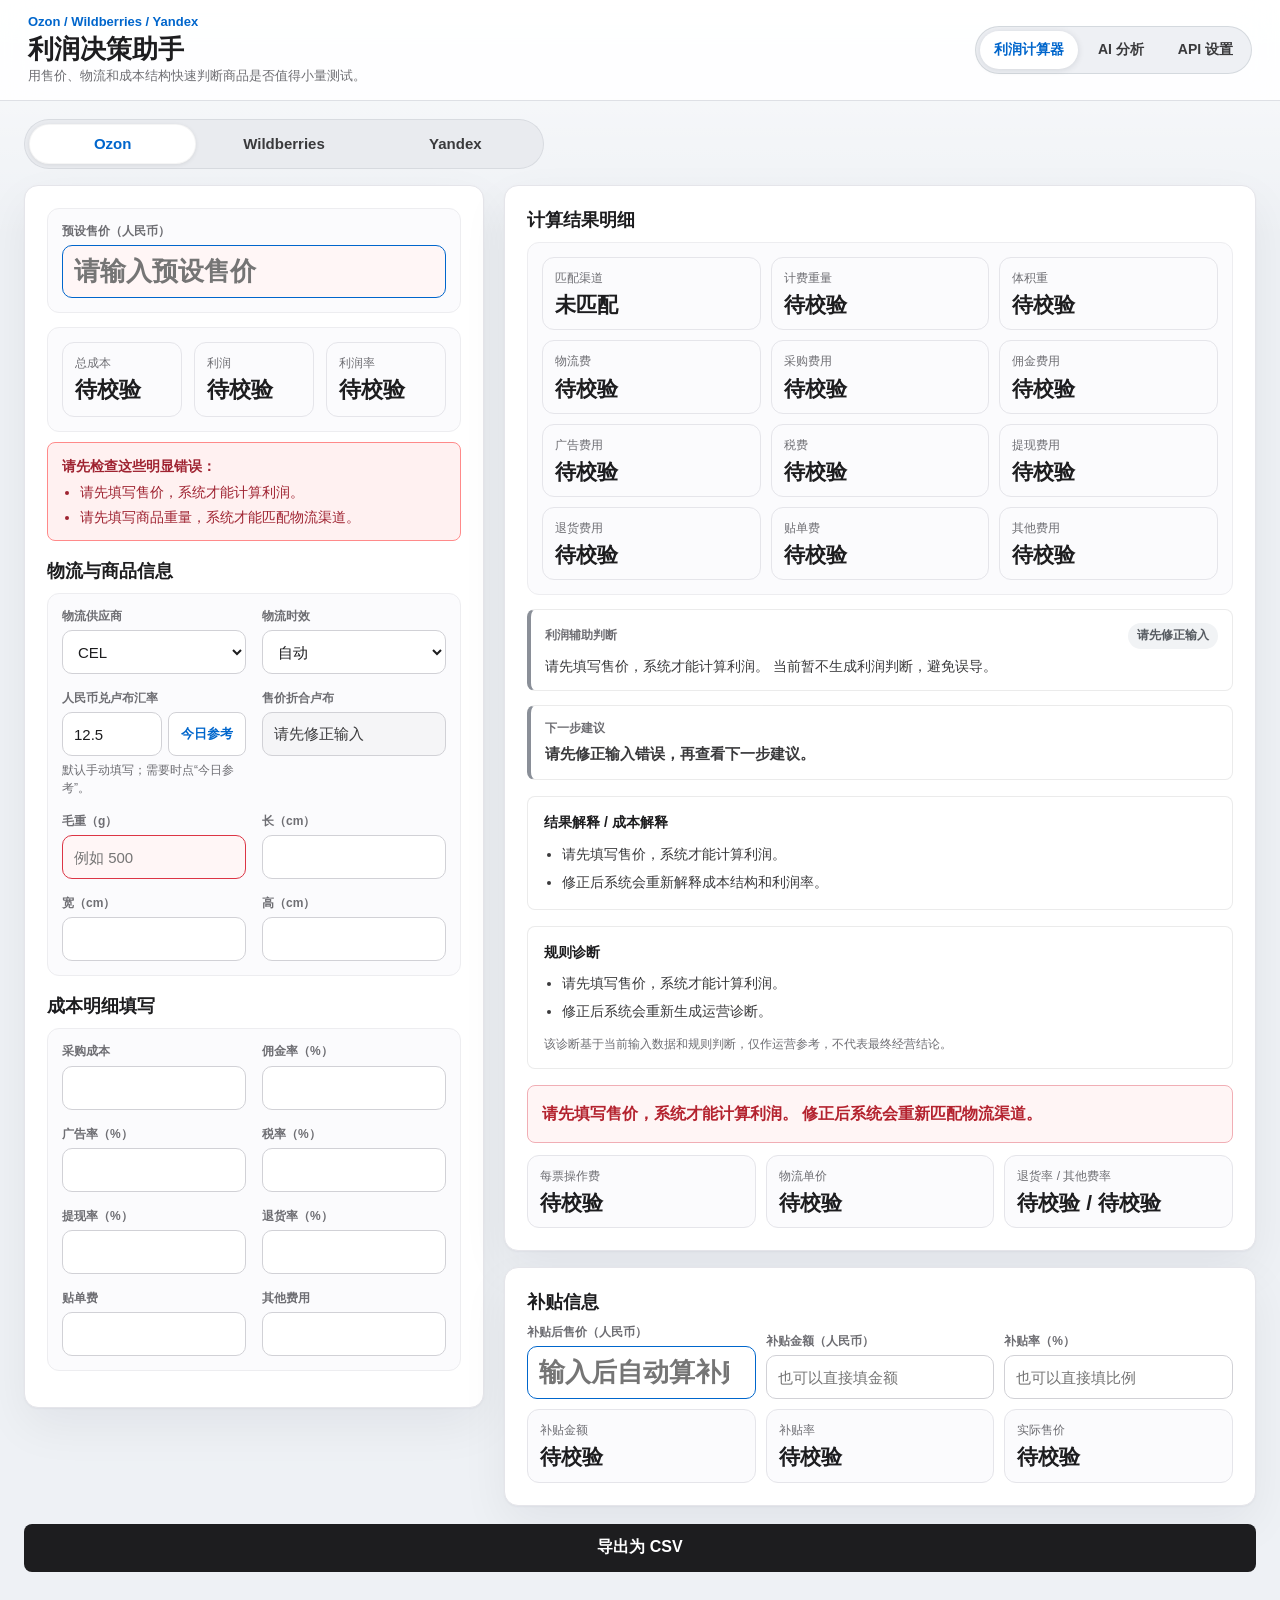
==== index.html @ ad8d7cb4 "Refine AI analysis as product testing workflow" ====
<!DOCTYPE html>
<html lang="zh-CN">
<head>
  <meta charset="UTF-8">
  <meta name="viewport" content="width=device-width, initial-scale=1.0">
  <title>多平台智能物流计算器</title>
  <link rel="stylesheet" href="css/style.css?v=20260527-ozon-temp-test">
</head>
<body class="theme-ozon">
  <div class="container app-shell">
    <header class="page-header app-topbar">
      <div class="brand-block">
        <p class="eyebrow">Ozon / Wildberries / Yandex</p>
        <h1>利润决策助手</h1>
        <p class="page-subtitle">用售价、物流和成本结构快速判断商品是否值得小量测试。</p>
      </div>
      <div class="topbar-actions">
        <div class="app-navigation" aria-label="主功能导航">
          <button class="app-nav-button is-active" type="button" data-view-target="profit">利润计算器</button>
          <button class="app-nav-button" type="button" data-view-target="ai">AI 分析</button>
          <button class="app-nav-button" type="button" data-view-target="api">API 设置</button>
        </div>
      </div>
    </header>

    <main class="app-main">
    <section class="app-view is-active" id="profitCalculatorView" data-view="profit">
      <div class="tabs">
        <button class="tab active" data-platform="Ozon">Ozon</button>
        <button class="tab" data-platform="Wildberries">Wildberries</button>
        <button class="tab" data-platform="Yandex">Yandex</button>
      </div>

      <div class="top">
      <div class="summary">
        <div class="big">
          <label>预设售价（人民币）</label>
          <input id="salePrice" type="number" step="0.01" min="0.01" placeholder="请输入预设售价">
        </div>

        <div class="metrics">
          <div class="metric">
            <div class="name">总成本</div>
            <div class="num" id="totalCost">¥0.00</div>
          </div>
          <div class="metric">
            <div class="name">利润</div>
            <div class="num" id="profit">¥0.00</div>
          </div>
          <div class="metric">
            <div class="name">利润率</div>
            <div class="num" id="profitRate">0.00%</div>
          </div>
        </div>

        <div class="validation-notice is-ok" id="inputValidationNotice">输入检查通过，结果会随修改自动更新。</div>

        <div class="title">物流与商品信息</div>
        <div class="grid">
          <div>
            <label>物流供应商</label>
            <select id="supplier"></select>
          </div>
          <div>
            <label>物流时效</label>
            <select id="service"></select>
          </div>
          <div>
            <label>人民币兑卢布汇率</label>
            <div class="rate-helper-row">
              <input id="rubRate" type="number" value="12.5" step="0.01" min="0">
              <button class="rate-helper-button" id="fetchReferenceRateButton" type="button">今日参考</button>
            </div>
            <div class="rate-helper-status" id="referenceRateStatus">默认手动填写；需要时点“今日参考”。</div>
          </div>
          <div>
            <label>售价折合卢布</label>
            <input id="rubPrice" readonly>
          </div>
          <div>
            <label>毛重（g）</label>
            <input id="weight" type="number" step="1" min="1" placeholder="例如 500">
          </div>
          <div>
            <label>长（cm）</label>
            <input id="length" type="number" step="0.1" min="0">
          </div>
          <div>
            <label>宽（cm）</label>
            <input id="width" type="number" step="0.1" min="0">
          </div>
          <div>
            <label>高（cm）</label>
            <input id="height" type="number" step="0.1" min="0">
          </div>
        </div>

        <div class="title">成本明细填写</div>
        <div class="grid">
          <div>
            <label>采购成本</label>
            <input id="purchaseCost" type="number" step="0.01" min="0">
          </div>
          <div>
            <label>佣金率（%）</label>
            <input id="commissionRate" type="number" step="0.1" min="0">
          </div>
          <div>
            <label>广告率（%）</label>
            <input id="adRate" type="number" step="0.1" min="0">
          </div>
          <div>
            <label>税率（%）</label>
            <input id="taxRate" type="number" step="0.1" min="0">
          </div>
          <div>
            <label>提现率（%）</label>
            <input id="withdrawRate" type="number" step="0.1" min="0">
          </div>
          <div>
            <label>退货率（%）</label>
            <input id="returnRate" type="number" step="0.1" min="0">
          </div>
          <div>
            <label>贴单费</label>
            <input id="labelFee" type="number" step="0.01" min="0">
          </div>
          <div>
            <label>其他费用</label>
            <input id="otherCostInput" type="number" step="0.01" min="0">
          </div>
        </div>
      </div>

      <div>
        <div class="fee-panel">
          <div class="title">计算结果明细</div>
          <div class="fee-metrics">
            <div class="metric">
              <div class="name">匹配渠道</div>
              <div class="num" id="matchedChannel">未匹配</div>
            </div>
            <div class="metric">
              <div class="name">计费重量</div>
              <div class="num" id="chargeWeight">0g</div>
            </div>
            <div class="metric">
              <div class="name">体积重</div>
              <div class="num" id="volumeWeightDisplay">0.00kg</div>
            </div>
            <div class="metric">
              <div class="name">物流费</div>
              <div class="num" id="logisticsCost">¥0.00</div>
            </div>
            <div class="metric">
              <div class="name">采购费用</div>
              <div class="num" id="purchaseCostDisplay">¥0.00</div>
            </div>
            <div class="metric">
              <div class="name">佣金费用</div>
              <div class="num" id="commissionCost">¥0.00</div>
            </div>
            <div class="metric">
              <div class="name">广告费用</div>
              <div class="num" id="adCost">¥0.00</div>
            </div>
            <div class="metric">
              <div class="name">税费</div>
              <div class="num" id="taxCost">¥0.00</div>
            </div>
            <div class="metric">
              <div class="name">提现费用</div>
              <div class="num" id="withdrawCost">¥0.00</div>
            </div>
            <div class="metric">
              <div class="name">退货费用</div>
              <div class="num" id="returnCostDisplay">¥0.00</div>
            </div>
            <div class="metric">
              <div class="name">贴单费</div>
              <div class="num" id="labelFeeDisplay">¥0.00</div>
            </div>
            <div class="metric">
              <div class="name">其他费用</div>
              <div class="num" id="otherCostDisplay">¥0.00</div>
            </div>
          </div>

          <div class="decision-card decision-waiting" id="profitDecisionCard">
            <div class="decision-head">
              <span class="decision-label">利润辅助判断</span>
              <span class="decision-status" id="profitDecisionStatus">等待输入</span>
            </div>
            <div class="decision-text" id="profitDecisionText">填写售价和成本后，这里会根据利润和利润率给出参考提示。</div>
          </div>

          <div class="next-action-card next-action-waiting" id="nextActionCard">
            <div class="next-action-label">下一步建议</div>
            <div class="next-action-text" id="nextActionText">填写有效数据后，这里会提示优先检查或调整的方向。</div>
          </div>

          <div class="explanation-panel" id="resultExplanationPanel">
            <div class="explanation-title">结果解释 / 成本解释</div>
            <ul class="explanation-list" id="resultExplanationList">
              <li>填写有效售价、重量和成本后，这里会解释当前结果的主要原因。</li>
            </ul>
          </div>

          <div class="diagnosis-panel" id="businessDiagnosisPanel">
            <div class="diagnosis-title">规则诊断</div>
            <ul class="diagnosis-list" id="businessDiagnosisList">
              <li>填写售价、重量和成本后，这里会基于当前输入生成运营参考。</li>
            </ul>
            <div class="diagnosis-note">该诊断基于当前输入数据和规则判断，仅作运营参考，不代表最终经营结论。</div>
          </div>

          <div class="notice" id="matchNotice">等待输入商品信息后自动匹配渠道。</div>

          <div class="fee-metrics" style="margin-top:12px">
            <div class="metric">
              <div class="name">每票操作费</div>
              <div class="num" id="operationFeeDisplay">¥0.00/票</div>
            </div>
            <div class="metric">
              <div class="name">物流单价</div>
              <div class="num" id="unitRateDisplay">¥0.0000/g</div>
            </div>
            <div class="metric">
              <div class="name">退货率 / 其他费率</div>
              <div class="num">
                <span id="returnRateDisplay">0.00%</span> / <span id="otherRateDisplay">0.00%</span>
              </div>
            </div>
          </div>

          <div class="throw-tip" id="throwTip"></div>
        </div>

        <div class="subsidy-panel">
          <div class="title">补贴信息</div>
          <div class="subsidy-metrics">
            <div class="big">
              <label>补贴后售价（人民币）</label>
              <input id="subsidySalePrice" type="number" step="0.01" min="0" placeholder="输入后自动算补贴">
            </div>
            <div>
              <label>补贴金额（人民币）</label>
              <input id="subsidyAmountInput" type="number" step="0.01" min="0" placeholder="也可以直接填金额">
            </div>
            <div>
              <label>补贴率（%）</label>
              <input id="subsidyRateInput" type="number" step="0.01" min="0" placeholder="也可以直接填比例">
            </div>
            <div class="metric">
              <div class="name">补贴金额</div>
              <div class="num" id="subsidyAmountDisplay">¥0.00</div>
            </div>
            <div class="metric">
              <div class="name">补贴率</div>
              <div class="num" id="subsidyRateDisplay">0.00%</div>
            </div>
            <div class="metric">
              <div class="name">实际售价</div>
              <div class="num" id="actualSaleDisplay">¥0.00</div>
            </div>
          </div>
        </div>

        <div class="section future-panel">
          <div class="title">AI 测品决策报告</div>
          <p class="panel-intro">当前流程用于判断一个商品是否值得小量测试：先识别来源链接，再补充手动商品信息，并结合上方利润测算生成测品建议；不抓取平台页面，不同步店铺经营数据，不保存密钥。</p>

          <div class="analysis-connection-grid">
            <div>
              <span>Data source</span>
              <strong id="aiDataSourceStatus">Manual input</strong>
            </div>
            <div>
              <span>Product link</span>
              <strong id="aiProductLinkStatus">Empty</strong>
            </div>
            <div>
              <span>Store API</span>
              <strong id="aiStoreApiStatus">Not connected</strong>
            </div>
            <div>
              <span>Analysis mode</span>
              <strong id="aiAnalysisModeStatus">Preview / manual</strong>
            </div>
          </div>

          <div class="auto-selection-entry">
            <div>
              <label>1. 来源商品链接（全球任意网站）</label>
              <input id="sourceProductUrl" type="url" placeholder="粘贴 1688、淘宝、Amazon、品牌站或其他任意商品链接">
            </div>
            <button class="auto-analysis-button" id="autoAnalysisButton" type="button">生成测品建议</button>
          </div>
          <div class="manual-product-panel" aria-label="手动商品信息">
            <div>
              <label>2. 商品标题</label>
              <input id="manualProductTitle" autocomplete="off" placeholder="手动填写来源商品标题">
            </div>
            <div>
              <label>3. 采购价</label>
              <input id="manualSourceCost" type="number" step="0.01" min="0" placeholder="例如 38.5">
            </div>
            <div>
              <label>4. 类目或产品类型</label>
              <input id="manualProductCategory" autocomplete="off" placeholder="例如 家居收纳 / 车品 / 女装配件">
            </div>
            <div class="manual-product-notes">
              <label>5. 卖点或备注</label>
              <textarea id="manualProductNotes" rows="3" placeholder="例如 材质、规格、适用场景、差异化卖点、需要复核的问题。"></textarea>
            </div>
          </div>
          <div class="profit-snapshot-note">利润快照来自上方利润计算器：售价、总成本、利润率、采购成本和物流成本会进入测品报告。请先在利润计算器中填好基础成本。</div>
          <div class="analysis-store-row">
            <div>
              <label>选择用于分析的店铺</label>
              <select id="analysisStoreProfile">
                <option value="">默认 Ozon 凭证 / 未选择店铺</option>
              </select>
            </div>
          </div>
          <div class="auto-selection-note">当前视图用于整理选品判断资料。来源页面不会被自动抓取；Ozon 店铺商品摘要只是可选授权店铺上下文。</div>

          <div class="analysis-status" id="autoAnalysisStatus">等待粘贴链接并开始分析。</div>
          <div class="analysis-progress" id="autoAnalysisProgress">
            <span data-step="link">接收链接</span>
            <span data-step="identify">预览分析</span>
            <span data-step="ozon">后端授权</span>
            <span data-step="report">生成报告</span>
          </div>

          <div class="analysis-insight-grid">
            <div>
              <span>商品识别</span>
              <p id="sourceProductInsight">等待分析来源链接。</p>
            </div>
            <div>
              <span>关键词 / 标签</span>
              <p id="sourceKeywordInsight">等待提取关键词和主题标签。</p>
            </div>
            <div>
              <span>API 状态</span>
              <p id="ozonApiInsight">Phase 2 占位：未连接真实 API。</p>
            </div>
            <div>
              <span>数据限制</span>
              <p id="analysisLimitInsight">未开始分析。</p>
            </div>
          </div>

          <button class="demo-analysis-button" id="loadDemoAnalysisButton" type="button">查看示例报告</button>

          <details class="manual-fallback-panel manual-assumption-panel">
            <summary>可选：人工预估测品参数</summary>
            <p class="manual-assumption-copy">当前不会自动读取店铺曝光、点击、转化、广告或订单数据。以下参数仅用于人工模拟测品结果，不代表平台 API 自动同步数据。</p>
            <div class="grid product-selection-grid">
              <div>
                <label>目标平台</label>
                <select id="productSelectionPlatform">
                  <option value="Ozon">Ozon</option>
                  <option value="Wildberries">Wildberries</option>
                  <option value="Yandex">Yandex</option>
                </select>
              </div>
              <div>
                <label>目标平台相似商品链接</label>
                <input id="productUrl" type="url" placeholder="未来自动匹配 Ozon / WB / Yandex 相似商品">
              </div>
              <div>
                <label>图片地址</label>
                <input id="imageUrl" type="url" placeholder="可手动粘贴商品图片 URL">
              </div>
              <div>
                <label>目标类目</label>
                <input id="targetCategory" placeholder="例如 家居 / 服饰 / 车品">
              </div>
              <div>
                <label>预计曝光量（手动预估）</label>
                <input id="estimatedExposure" type="number" step="1" min="0" placeholder="例如 1000">
              </div>
              <div>
                <label>预计点击率（手动预估）</label>
                <input id="estimatedClickRate" type="number" step="0.01" min="0" placeholder="例如 2.5">
              </div>
              <div>
                <label>预计转化率（手动预估）</label>
                <input id="estimatedConversionRate" type="number" step="0.01" min="0" placeholder="例如 1.2">
              </div>
              <div>
                <label>竞品数量（手动观察）</label>
                <input id="competitorCount" type="number" step="1" min="0" placeholder="例如 35">
              </div>
              <div>
                <label>竞品均价（手动观察，卢布）</label>
                <input id="competitorAvgPrice" type="number" step="0.01" min="0" placeholder="例如 1300">
              </div>
              <div>
                <label>竞品最低价（卢布）</label>
                <input id="competitorMinPrice" type="number" step="0.01" min="0" placeholder="可选">
              </div>
              <div>
                <label>竞品最高价（卢布）</label>
                <input id="competitorMaxPrice" type="number" step="0.01" min="0" placeholder="可选">
              </div>
              <div>
                <label>Top 竞品评分</label>
                <input id="topCompetitorRating" type="number" step="0.1" min="0" max="5" placeholder="例如 4.7">
              </div>
              <div>
                <label>Top 竞品评论数</label>
                <input id="topCompetitorReviews" type="number" step="1" min="0" placeholder="例如 800">
              </div>
              <div>
                <label>预估广告占比（手动预估，%）</label>
                <input id="selectionAdShare" type="number" step="0.1" min="0" placeholder="例如 20">
              </div>
              <div>
                <label>广告类型</label>
                <select id="selectionAdType">
                  <option value="Ozon 搜索与推荐">Ozon 搜索与推荐</option>
                  <option value="Wildberries 搜索广告">Wildberries 搜索广告</option>
                  <option value="Yandex Sales Boost">Yandex Sales Boost</option>
                  <option value="手动填写广告假设">手动填写广告假设</option>
                </select>
              </div>
              <div>
                <label>店铺类型</label>
                <select id="storeType">
                  <option value="vertical">垂直店</option>
                  <option value="mixed">杂货店</option>
                  <option value="new">新店</option>
                  <option value="mature">成熟店</option>
                </select>
              </div>
              <div>
                <label>近 30 天订单区间</label>
                <select id="storeOrderRange">
                  <option value="">未填写</option>
                  <option value="0-30">0-30 单</option>
                  <option value="31-100">31-100 单</option>
                  <option value="101-300">101-300 单</option>
                  <option value="300+">300 单以上</option>
                </select>
              </div>
              <div>
                <label>API 状态</label>
                <input id="apiStatus" readonly value="自动采集未接入，当前为静态预留">
              </div>
              <div>
                <label>本地备注 / 偏好</label>
                <input id="localPreference" placeholder="例如 不压库存 / 只小预算测试">
              </div>
            </div>
          </details>
          <div class="product-image-preview is-empty" id="productImagePreview">
            <img id="productImagePreviewImg" alt="商品图片预览">
          </div>
          <div class="notice" id="aiResultBox">粘贴来源商品链接并填写手动商品信息后，页面会基于来源域名、手动字段和当前利润测算生成测品建议。</div>
          <div class="selection-report selection-waiting" id="productSelectionReport">
            <div class="decision-head">
              <span class="decision-label">测品决策报告</span>
              <span class="decision-status" id="productSelectionStatus">等待输入</span>
            </div>
            <div class="selection-summary" id="productSelectionSummary">请先粘贴来源商品链接，并手动填写商品标题、采购价和类目信息。当前页面不会自动抓取任意网站或平台竞品数据。</div>
            <div class="selection-report-grid">
              <div>
                <span>采购与成本</span>
                <p id="selectionPriceText">等待竞品均价。</p>
              </div>
              <div>
                <span>利润判断</span>
                <p id="selectionProfitText">等待利润测算。</p>
              </div>
              <div>
                <span>市场假设</span>
                <p id="selectionCompetitionText">等待相似竞品数量、评分、评价和痛点。</p>
              </div>
              <div>
                <span>测品建议</span>
                <p id="selectionAdText">等待广告占比假设。</p>
              </div>
              <div>
                <span>商品定位</span>
                <p id="selectionStoreText">等待店铺类型。</p>
              </div>
            </div>
            <div class="selection-actions-title">下一步建议</div>
            <ul class="selection-actions" id="selectionNextActions">
              <li>先补齐商品信息和利润测算，再决定是否小量测试。</li>
            </ul>
          </div>
        </div>
      </div>
    </div>

      <button class="export" onclick="exportToCSV()">导出为 CSV</button>
    </section>

    <section class="app-view" id="aiAnalysisView" data-view="ai">
      <div class="section workspace-card">
        <div class="view-title-row">
          <div>
            <div class="title">AI Analysis</div>
            <p class="panel-intro">这里集中查看来源商品信息、手动测品假设、利润快照和测品决策。当前不会自动读取 Ozon 曝光、点击、转化、广告、订单或财务数据。</p>
          </div>
        </div>

        <div class="ai-summary-grid" id="aiCompactSummary">
          <div>
            <span>平台</span>
            <strong id="aiSummaryPlatform">Ozon</strong>
          </div>
          <div>
            <span>售价</span>
            <strong id="aiSummarySale">等待输入</strong>
          </div>
          <div>
            <span>总成本</span>
            <strong id="aiSummaryTotalCost">等待输入</strong>
          </div>
          <div>
            <span>利润</span>
            <strong id="aiSummaryProfit">等待输入</strong>
          </div>
          <div>
            <span>利润率</span>
            <strong id="aiSummaryProfitRate">等待输入</strong>
          </div>
          <div>
            <span>当前判断</span>
            <strong id="aiSummaryDecision">等待输入</strong>
          </div>
        </div>

      </div>

      <div id="aiAnalysisMount"></div>

      <div class="section workspace-card optional-testing-card">
        <div class="view-title-row">
          <div>
            <div class="settings-subtitle">可选：人工预估测品参数</div>
            <p class="panel-intro">当前不会自动读取店铺曝光、点击、转化、广告或订单数据。以下参数仅用于人工模拟测品结果，不代表平台 API 自动同步数据。</p>
          </div>
        </div>
        <div class="analysis-notes-grid">
          <div>
            <label>预计曝光量（手动预估）</label>
            <textarea id="estimatedExposureNotes" placeholder="例如：估计首轮测试曝光范围、自然曝光或广告曝光假设。"></textarea>
          </div>
          <div>
            <label>预计点击率（手动预估）</label>
            <textarea id="estimatedClickRateNotes" placeholder="例如：主图可能影响点击，预计点击率偏保守。"></textarea>
          </div>
          <div>
            <label>预计转化率（手动预估）</label>
            <textarea id="estimatedConversionRateNotes" placeholder="例如：评价少、价格敏感或规格复杂时，转化率需要保守估计。"></textarea>
          </div>
          <div>
            <label>平台观察备注（人工）</label>
            <textarea id="manualMarketObservationNotes" placeholder="例如：前台头部商品、主图质量、评论痛点、关键词或价格带观察。"></textarea>
          </div>
        </div>
      </div>
    </section>

    <section class="app-view" id="apiConnectionView" data-view="api">
      <div class="section settings-card integration-center">
        <div class="integration-hero">
          <div>
            <p class="eyebrow">平台 API</p>
            <div class="title">店铺接入中心</div>
            <p class="panel-intro">通过 Cloudflare Worker 安全连接平台数据。</p>
          </div>
          <div class="connection-pill" id="backendConnectionBadge">后端未配置</div>
        </div>

        <div class="settings-dashboard integration-layout">
          <section class="integration-card backend-connection-card">
            <div class="integration-card-head">
              <div>
                <div class="settings-subtitle">后端连接</div>
                <p>这是你的安全后端代理。卖家 API Key 不会从浏览器直接发送到 Ozon。</p>
              </div>
              <span class="status-badge status-neutral">Cloudflare Worker</span>
            </div>
            <div class="backend-endpoint-row">
              <div>
                <label>Cloudflare Worker 地址</label>
                <input id="backendWorkerUrl" type="url" placeholder="https://ozon-ai-profit-assistant.xxx.workers.dev">
                <div class="field-helper">这是后端代理地址，不是 Ozon API Key。</div>
              </div>
              <div class="backend-action-stack">
                <button class="store-api-save-button" id="saveBackendWorkerUrlButton" type="button">保存地址</button>
                <button class="store-api-test-button" id="testBackendHealthButton" type="button">测试后端</button>
              </div>
            </div>
            <input id="ozonWorkerUrl" type="hidden" autocomplete="off">
            <div class="store-api-status" id="backendHealthStatus">后端未配置。请先填写 Worker 地址，再测试后端状态。</div>
          </section>

          <section class="marketplace-section">
            <div class="integration-section-head">
              <div>
                <div class="settings-subtitle">平台接入</div>
                <p>当前阶段按平台逐步接入。Ozon 是唯一开放测试的连接流程。</p>
              </div>
              <div class="store-platform-summary" id="storePlatformSummary">
                <span>Ozon 0</span>
                <span>Wildberries 0</span>
                <span>Yandex 0</span>
              </div>
            </div>

            <div class="marketplace-card-row">
              <article class="marketplace-card is-active-marketplace">
                <div class="marketplace-card-top">
                  <div class="marketplace-logo-badge">OZ</div>
                  <span class="status-badge status-active" id="ozonConnectionPill">未连接</span>
                </div>
                <h3>Ozon</h3>
                <p>已开放通过 Cloudflare Worker 的临时凭证测试流程。</p>
                <button class="store-api-test-button marketplace-action" id="focusOzonPanelButton" type="button">打开设置</button>
              </article>

              <article class="marketplace-card">
                <div class="marketplace-card-top">
                  <div class="marketplace-logo-badge marketplace-wb">WB</div>
                  <span class="status-badge status-muted">即将支持</span>
                </div>
                <h3>Wildberries</h3>
                <p>当前只预留店铺档案结构，暂不开放真实 Token 测试。</p>
                <button class="store-api-test-button marketplace-action" type="button" disabled>即将支持</button>
              </article>

              <article class="marketplace-card">
                <div class="marketplace-card-top">
                  <div class="marketplace-logo-badge marketplace-ya">YA</div>
                  <span class="status-badge status-muted">即将支持</span>
                </div>
                <h3>Yandex</h3>
                <p>未来接入 Yandex Market API 时，凭证也必须保存在后端。</p>
                <button class="store-api-test-button marketplace-action" type="button" disabled>即将支持</button>
              </article>
            </div>
          </section>

          <section class="integration-card ozon-connection-panel" id="ozonDetailsPanel">
            <div class="integration-card-head">
              <div>
                <div class="settings-subtitle">Ozon 连接流程</div>
                <p>分为四步：后端代理、本地档案、临时凭证测试、连接结果。</p>
              </div>
              <span class="status-badge status-active">可测试</span>
            </div>

            <div class="integration-steps">
              <div class="integration-step">
                <div class="step-marker">1</div>
                <div>
                  <h3>后端代理</h3>
                  <p>先确认上方 Worker 地址已保存且后端可响应，再进行临时凭证测试。</p>
                  <div class="step-summary" id="backendProxyStepStatus">等待填写 Worker 地址。</div>
                </div>
              </div>

              <div class="integration-step">
                <div class="step-marker">2</div>
                <div>
                  <h3>店铺连接档案</h3>
                  <div class="store-plan-row compact-plan-row">
                    <div>
                      <label>档案容量</label>
                      <select id="storeApiPlan">
                        <option value="free">未开通会员：最多 1 个店铺</option>
                        <option value="monthly">月卡：最多 5 个店铺</option>
                        <option value="yearly">年卡：最多 10 个店铺</option>
                      </select>
                    </div>
                    <div class="store-capacity" id="storeApiCapacity">已添加 0 / 1 个店铺</div>
                  </div>
                  <div class="store-api-form integration-profile-form">
                    <div>
                      <label>平台</label>
                      <select id="storeApiPlatform">
                        <option value="Ozon">Ozon</option>
                        <option value="Wildberries">Wildberries</option>
                        <option value="Yandex">Yandex</option>
                      </select>
                    </div>
                    <div>
                      <label>店铺名称</label>
                      <input id="storeApiName" placeholder="例如 Ozon 主店 / WB 服饰店">
                    </div>
                    <div>
                      <label>后端连接档案 ID</label>
                      <input id="storeApiCredentialRef" placeholder="例如 OZON_MAIN，不要填写真实 API Key">
                      <div class="field-helper">这不是 Ozon API Key。真实 API Key 只在测试连接时临时输入，不会保存在浏览器。</div>
                    </div>
                    <button class="store-api-add-button" id="addStoreApiButton" type="button">添加档案</button>
                  </div>
                  <div class="store-profile-toolbar">
                    <button class="store-api-sync-button" id="syncBackendStoresButton" type="button">同步后端档案</button>
                    <div class="store-api-status" id="storeApiStatus">未添加店铺。真实 API Key 只允许在临时测试时输入，或后续由后端安全配置。</div>
                  </div>
                  <div class="store-api-list" id="storeApiList"></div>
                </div>
              </div>

              <div class="integration-step temporary-credential-panel">
                <div class="step-marker">3</div>
                <div>
                  <h3>临时凭证测试</h3>
                  <p>凭证只用于本次连接测试或选品摘要请求，只发送到 Cloudflare Worker，并会在请求后清空。</p>
                  <div class="ozon-connection-grid">
                    <div>
                      <label>本次测试店铺名称</label>
                      <input id="ozonTestStoreName" autocomplete="off" placeholder="例如 Ozon 主店">
                    </div>
                    <div>
                      <label>Ozon Client ID</label>
                      <input id="ozonTestClientId" autocomplete="off" placeholder="Ozon Seller Client ID">
                    </div>
                    <div>
                      <label>Ozon API Key</label>
                      <input id="ozonTestApiKey" type="password" autocomplete="new-password" placeholder="仅临时输入，不会保存">
                    </div>
                    <div class="credential-security-note">
                      <span>安全规则</span>
                      <strong>不保存</strong>
                    </div>
                  </div>
                  <div class="ozon-connection-actions">
                    <button class="store-api-test-button primary-action" id="testOzonConnectionButton" type="button">测试 Ozon 连接</button>
                    <div class="store-api-status" id="ozonTemporaryConnectionStatus">未测试。请先配置 HTTPS Worker URL；前端不会直接请求 Ozon 官方 API。</div>
                  </div>
                </div>
              </div>

              <div class="integration-step">
                <div class="step-marker">4</div>
                <div>
                  <h3>连接结果</h3>
                  <p>结果会显示已连接、失败、缺少凭证或后端不可用；只允许显示脱敏后的 Client ID。</p>
                </div>
              </div>
            </div>
          </section>

          <section class="integration-card security-notes-card">
            <div>
              <div class="settings-subtitle">安全说明</div>
            <p>浏览器请求只发送到 Worker。完整 API Key 不会展示、记录或保存到浏览器存储；选品摘要最多读取 1-5 条只读商品样本。本阶段不包含任何会修改 Ozon 店铺的 API 操作。</p>
            </div>
            <div class="security-note-grid">
              <span>只读测试</span>
              <span>前端不存密钥</span>
              <span>浏览器不直连 Ozon</span>
            </div>
          </section>
        </div>
      </div>
    </section>
    </main>
  </div>

  <script src="js/data-rules.js"></script>
  <script src="js/calculations.js"></script>
  <script src="js/storage.js"></script>
  <script src="js/store-api.js?v=20260527-integration-center"></script>
  <script src="js/exchange-rate.js"></script>
  <script src="js/config.js"></script>
  <script src="js/product-selection.js?v=20260528-product-summary-credentials"></script>
  <script src="js/export.js"></script>
  <script src="js/main.js?v=20260528-product-summary-credentials"></script>
</body>
</html>
---- css/style.css ----
* {
  box-sizing: border-box;
  margin: 0;
  padding: 0;
}

:root {
  --page-bg: #eef1f5;
  --surface: #ffffff;
  --surface-soft: #fbfbfd;
  --line: #e5e5ea;
  --line-strong: #d1d1d6;
  --text: #1d1d1f;
  --muted: #6e6e73;
  --muted-strong: #3a3a3c;
  --success: #168447;
  --warning: #9a6700;
  --danger: #b4232f;
  --shadow-soft: 0 14px 38px rgba(35, 43, 58, .08);
  --shadow-card: 0 1px 2px rgba(16, 24, 40, .04), 0 18px 48px rgba(16, 24, 40, .06);
}

body {
  min-height: 100vh;
  padding: 0;
  background:
    linear-gradient(180deg, rgba(255, 255, 255, .75) 0%, rgba(255, 255, 255, 0) 240px),
    var(--page-bg);
  color: var(--text);
  font-family: -apple-system, BlinkMacSystemFont, "Segoe UI", "Microsoft YaHei", Arial, sans-serif;
}

body.theme-ozon {
  --brand: #0066cc;
  --brand2: #007aff;
  --soft: #f3f8ff;
  --panel: #f7fbff;
}

body.theme-wildberries {
  --brand: #8e24aa;
  --brand2: #af52de;
  --soft: #fbf5ff;
  --panel: #fff8ff;
}

body.theme-yandex {
  --brand: #d33a2c;
  --brand2: #ffcc00;
  --soft: #fff8ed;
  --panel: #fffdf7;
}

.container,
.app-shell {
  width: 100%;
  min-height: 100vh;
}

.app-topbar {
  position: sticky;
  top: 0;
  z-index: 20;
  min-height: 82px;
  padding: 14px 28px;
  background: rgba(255, 255, 255, .86);
  border-bottom: 1px solid rgba(209, 213, 219, .72);
  backdrop-filter: blur(18px);
}

.page-header {
  display: flex;
  align-items: center;
  justify-content: space-between;
  gap: 20px;
}

.brand-block {
  min-width: 260px;
}

.topbar-actions {
  display: flex;
  justify-content: flex-end;
  min-width: 0;
}

.app-navigation {
  display: flex;
  gap: 6px;
  padding: 4px;
  background: #eef0f4;
  border: 1px solid rgba(209, 213, 219, .86);
  border-radius: 999px;
}

.app-nav-button {
  min-height: 38px;
  border: 0;
  border-radius: 999px;
  padding: 8px 14px;
  background: transparent;
  color: var(--muted-strong);
  cursor: pointer;
  font-size: 14px;
  font-weight: 800;
  white-space: nowrap;
}

.app-nav-button.is-active {
  background: var(--surface);
  color: var(--brand);
  box-shadow: 0 1px 7px rgba(16, 24, 40, .12);
}

button:focus-visible {
  outline: none;
  box-shadow: 0 0 0 3px color-mix(in srgb, var(--brand) 18%, transparent);
}

.app-main {
  width: min(1500px, 100%);
  min-height: calc(100vh - 82px);
  margin: 0 auto;
  padding: 18px 24px 28px;
}

.app-view {
  display: none;
}

.app-view.is-active {
  display: block;
}

.app-view[hidden] {
  display: none !important;
}

.eyebrow {
  margin-bottom: 6px;
  color: var(--brand);
  font-size: 13px;
  font-weight: 700;
}

h1 {
  margin-bottom: 3px;
  font-size: 26px;
  line-height: 1.12;
  letter-spacing: 0;
}

.page-subtitle {
  color: var(--muted);
  font-size: 13px;
  line-height: 1.45;
}

.tabs {
  display: grid;
  grid-template-columns: repeat(3, minmax(0, 1fr));
  gap: 4px;
  width: min(520px, 100%);
  margin-bottom: 16px;
  padding: 4px;
  background: rgba(232, 234, 238, .9);
  border: 1px solid rgba(209, 213, 219, .72);
  border-radius: 999px;
}

.tab {
  min-height: 40px;
  border: 1px solid transparent;
  border-radius: 999px;
  padding: 8px 12px;
  background: transparent;
  color: var(--muted-strong);
  box-shadow: none;
  cursor: pointer;
  font-size: 15px;
  font-weight: 700;
}

.tab.active {
  background: var(--surface);
  border-color: rgba(0, 0, 0, .04);
  color: var(--brand);
  box-shadow: 0 1px 4px rgba(0, 0, 0, .08);
}

.top {
  display: grid;
  grid-template-columns: minmax(390px, 460px) minmax(0, 1fr);
  gap: 20px;
  align-items: start;
  margin-bottom: 18px;
}

.summary,
.fee-panel,
.subsidy-panel,
.section {
  background: var(--surface);
  border: 1px solid var(--line);
  border-radius: 14px;
  padding: 22px;
  color: var(--text);
  box-shadow: var(--shadow-card);
}

.subsidy-panel,
.future-panel {
  margin-top: 16px;
}

.summary > .big,
.summary > .metrics,
.summary > .grid,
.fee-panel .fee-metrics:nth-of-type(2) {
  margin-bottom: 14px;
  padding: 14px;
  background: var(--surface-soft);
  border: 1px solid #ededf0;
  border-radius: 12px;
}

.title {
  margin: 18px 0 10px;
  color: var(--text);
  font-size: 18px;
  font-weight: 800;
}

.summary > .title:first-of-type,
.fee-panel > .title:first-child,
.subsidy-panel > .title:first-child,
.section > .view-title-row:first-child .title {
  margin-top: 0;
}

.panel-intro {
  margin: -2px 0 14px;
  color: var(--muted);
  font-size: 13px;
  line-height: 1.65;
}

.view-title-row {
  display: flex;
  align-items: flex-start;
  justify-content: space-between;
  gap: 16px;
}

.ai-summary-grid {
  display: grid;
  grid-template-columns: repeat(6, minmax(0, 1fr));
  gap: 10px;
  margin: 18px 0;
}

.ai-summary-grid > div,
.result-summary-card {
  min-height: 82px;
  padding: 14px;
  border: 1px solid var(--line);
  border-radius: 12px;
  background: var(--surface-soft);
}

.ai-summary-grid span,
.api-placeholder-card span {
  display: block;
  margin-bottom: 6px;
  color: var(--muted);
  font-size: 12px;
  font-weight: 800;
  line-height: 1.35;
}

.ai-summary-grid strong {
  display: block;
  color: var(--text);
  font-size: 18px;
  font-weight: 900;
  line-height: 1.25;
  overflow-wrap: break-word;
}

#aiAnalysisMount {
  margin-top: 18px;
}

.analysis-notes-grid {
  display: grid;
  grid-template-columns: repeat(4, minmax(0, 1fr));
  gap: 12px;
  margin-top: 18px;
}

textarea {
  width: 100%;
  min-height: 118px;
  resize: vertical;
  border: 1px solid var(--line-strong);
  border-radius: 12px;
  padding: 11px 12px;
  background: var(--surface);
  color: var(--text);
  font: inherit;
  line-height: 1.55;
}

textarea:focus {
  outline: none;
  border-color: var(--brand);
  box-shadow: 0 0 0 3px color-mix(in srgb, var(--brand) 18%, transparent);
}

.auto-selection-entry {
  display: grid;
  grid-template-columns: minmax(0, 1fr) auto;
  gap: 12px;
  align-items: end;
  margin-bottom: 10px;
  padding: 14px;
  border: 1px solid #ededf0;
  border-radius: 8px;
  background: var(--surface-soft);
}

.auto-analysis-button {
  min-height: 42px;
  border: 0;
  border-radius: 8px;
  padding: 10px 16px;
  background: var(--brand);
  color: #fff;
  font-size: 14px;
  font-weight: 800;
  cursor: pointer;
  white-space: nowrap;
}

.auto-analysis-button:disabled {
  background: #d1d1d6;
  color: #515154;
  cursor: wait;
}

.manual-product-panel {
  display: grid;
  grid-template-columns: minmax(0, 1.2fr) minmax(140px, .55fr) minmax(0, 1fr);
  gap: 12px;
  margin-bottom: 10px;
  padding: 14px;
  border: 1px solid var(--line);
  border-radius: 8px;
  background: #fff;
}

.manual-product-notes {
  grid-column: 1 / -1;
}

.manual-product-panel textarea {
  min-height: 82px;
  resize: vertical;
}

.profit-snapshot-note,
.manual-assumption-copy {
  margin: 0 0 12px;
  color: var(--muted-strong);
  font-size: 12px;
  line-height: 1.6;
}

.profit-snapshot-note {
  padding: 10px 12px;
  border: 1px solid var(--line);
  border-radius: 8px;
  background: var(--surface-soft);
}

.auto-selection-note {
  margin-bottom: 12px;
  color: var(--muted);
  font-size: 12px;
  line-height: 1.6;
}

.analysis-status {
  margin-bottom: 10px;
  padding: 11px 12px;
  border: 1px solid var(--line);
  border-radius: 8px;
  background: #fff;
  color: var(--muted-strong);
  font-size: 13px;
  line-height: 1.5;
}

.analysis-status.is-loading {
  border-color: color-mix(in srgb, var(--brand) 28%, var(--line));
  background: var(--soft);
  color: var(--brand);
}

.analysis-status.is-error {
  border-color: #ffd1d1;
  background: #fff5f5;
  color: var(--danger);
}

.analysis-progress {
  display: grid;
  grid-template-columns: repeat(4, minmax(0, 1fr));
  gap: 8px;
  margin-bottom: 12px;
}

.analysis-progress span {
  min-height: 34px;
  padding: 8px 10px;
  border: 1px solid var(--line);
  border-radius: 8px;
  background: #fff;
  color: var(--muted);
  font-size: 12px;
  font-weight: 800;
  text-align: center;
}

.analysis-progress span.is-active {
  border-color: color-mix(in srgb, var(--brand) 35%, var(--line));
  background: var(--soft);
  color: var(--brand);
}

.analysis-progress span.is-done {
  border-color: #ccebd9;
  background: #f5fbf7;
  color: #1f6b43;
}

.analysis-connection-grid {
  display: grid;
  grid-template-columns: repeat(4, minmax(0, 1fr));
  gap: 10px;
  margin-bottom: 14px;
}

.analysis-connection-grid > div {
  min-height: 76px;
  padding: 13px;
  border: 1px solid var(--line);
  border-radius: 12px;
  background: var(--surface-soft);
}

.analysis-connection-grid span {
  display: block;
  margin-bottom: 6px;
  color: var(--muted);
  font-size: 12px;
  font-weight: 800;
}

.analysis-connection-grid strong {
  display: block;
  color: var(--text);
  font-size: 15px;
  font-weight: 900;
  line-height: 1.3;
}

.analysis-insight-grid {
  display: grid;
  grid-template-columns: repeat(2, minmax(0, 1fr));
  gap: 10px;
  margin-bottom: 12px;
}

.analysis-insight-grid > div {
  padding: 12px;
  border: 1px solid var(--line);
  border-radius: 8px;
  background: rgba(255, 255, 255, .75);
}

.analysis-insight-grid span {
  display: block;
  margin-bottom: 5px;
  color: var(--muted);
  font-size: 12px;
  font-weight: 800;
}

.analysis-insight-grid p {
  color: var(--muted-strong);
  font-size: 13px;
  line-height: 1.6;
}

.demo-analysis-button {
  min-height: 38px;
  border: 1px solid var(--line-strong);
  border-radius: 8px;
  padding: 8px 12px;
  background: #fff;
  color: var(--muted-strong);
  cursor: pointer;
  font-size: 13px;
  font-weight: 800;
}

.manual-fallback-panel {
  margin-top: 12px;
  border: 1px solid var(--line);
  border-radius: 8px;
  background: #fff;
}

.manual-fallback-panel summary {
  padding: 12px 14px;
  color: var(--muted-strong);
  cursor: pointer;
  font-size: 13px;
  font-weight: 800;
}

.manual-fallback-panel .product-selection-grid {
  padding: 0 14px 14px;
}

.manual-assumption-panel {
  margin-bottom: 14px;
}

.manual-assumption-panel .manual-assumption-copy {
  padding: 0 14px;
}

.optional-testing-card {
  border-style: dashed;
}

.store-plan-row,
.store-backend-row,
.store-api-form {
  display: grid;
  grid-template-columns: minmax(0, 1fr) auto;
  gap: 12px;
  align-items: end;
  margin-bottom: 12px;
}

.store-api-form {
  grid-template-columns: 150px minmax(0, 1fr) minmax(0, 1fr) auto;
}

.store-capacity,
.store-api-status {
  min-height: 42px;
  padding: 11px 12px;
  border: 1px solid var(--line);
  border-radius: 8px;
  background: var(--surface-soft);
  color: var(--muted-strong);
  font-size: 13px;
  font-weight: 800;
  line-height: 1.5;
}

.field-helper {
  margin-top: 6px;
  color: var(--muted);
  font-size: 12px;
  line-height: 1.5;
}

.store-api-status {
  margin-top: 10px;
  font-weight: 700;
}

.store-api-status.is-error {
  border-color: #ffd1d1;
  background: #fff5f5;
  color: var(--danger);
}

.store-api-status.is-ok {
  border-color: #ccebd9;
  background: #f5fbf7;
  color: #1f6b43;
}

.store-platform-summary {
  display: grid;
  grid-template-columns: repeat(3, minmax(0, 1fr));
  gap: 8px;
  margin-bottom: 12px;
}

.store-platform-summary span {
  padding: 9px 10px;
  border: 1px solid var(--line);
  border-radius: 8px;
  background: #fff;
  color: var(--muted-strong);
  font-size: 13px;
  font-weight: 800;
  text-align: center;
}

.store-api-add-button,
.store-api-save-button,
.store-api-sync-button,
.store-api-test-button,
.store-api-remove-button {
  min-height: 42px;
  border: 0;
  border-radius: 8px;
  padding: 10px 14px;
  background: var(--brand);
  color: #fff;
  cursor: pointer;
  font-size: 13px;
  font-weight: 800;
  white-space: nowrap;
}

.store-api-sync-button {
  margin-bottom: 12px;
}

.store-api-save-button {
  min-width: 108px;
}

.store-api-remove-button,
.store-api-test-button {
  min-height: 34px;
  background: #f1f3f5;
  color: var(--muted-strong);
}

.store-api-test-button:disabled {
  cursor: not-allowed;
  opacity: .58;
}

.store-api-list {
  display: grid;
  grid-template-columns: repeat(2, minmax(0, 1fr));
  gap: 10px;
  margin-top: 12px;
}

.store-api-card {
  padding: 14px;
  border: 1px solid var(--line);
  border-radius: 12px;
  background: #fff;
}

.store-api-card-head {
  display: flex;
  justify-content: space-between;
  gap: 10px;
  margin-bottom: 8px;
}

.store-api-card-actions {
  display: flex;
  gap: 8px;
  align-items: center;
  flex-shrink: 0;
}

.store-api-card-title {
  color: var(--text);
  font-size: 14px;
  font-weight: 800;
}

.store-api-card-meta {
  color: var(--muted);
  font-size: 12px;
  line-height: 1.6;
}

.analysis-store-row {
  margin-bottom: 10px;
  padding: 14px;
  border: 1px solid #ededf0;
  border-radius: 12px;
  background: var(--surface-soft);
}

.settings-dashboard {
  display: grid;
  gap: 18px;
}

.integration-center {
  background: transparent;
  border: 0;
  box-shadow: none;
  padding: 0;
}

.integration-hero,
.integration-card,
.marketplace-section {
  border: 1px solid var(--line);
  border-radius: 14px;
  background: var(--surface);
  box-shadow: var(--shadow-card);
}

.integration-hero {
  display: flex;
  align-items: flex-start;
  justify-content: space-between;
  gap: 20px;
  margin-bottom: 18px;
  padding: 22px;
}

.integration-hero .title {
  margin: 0 0 6px;
}

.integration-hero .panel-intro {
  margin: 0;
}

.integration-card,
.marketplace-section {
  padding: 18px;
}

.integration-card-head,
.integration-section-head {
  display: flex;
  align-items: flex-start;
  justify-content: space-between;
  gap: 18px;
  margin-bottom: 16px;
}

.integration-card-head p,
.integration-section-head p {
  color: var(--muted);
  font-size: 13px;
  line-height: 1.6;
}

.backend-endpoint-row {
  display: grid;
  grid-template-columns: minmax(0, 1fr) auto;
  gap: 12px;
  align-items: start;
}

.backend-action-stack {
  display: flex;
  gap: 8px;
  align-items: flex-end;
  padding-top: 24px;
}

.ozon-connection-panel {
  background: var(--surface);
}

.settings-subtitle-row {
  display: flex;
  align-items: flex-start;
  justify-content: space-between;
  gap: 16px;
  margin-bottom: 14px;
}

.settings-subtitle {
  margin-bottom: 4px;
  color: var(--text);
  font-size: 17px;
  font-weight: 900;
}

.settings-subtitle-row p {
  color: var(--muted);
  font-size: 13px;
  line-height: 1.6;
}

.connection-pill {
  flex-shrink: 0;
  border: 1px solid var(--line);
  border-radius: 999px;
  padding: 6px 10px;
  background: #fff;
  color: var(--muted-strong);
  font-size: 12px;
  font-weight: 900;
  white-space: nowrap;
}

.connection-pill.is-ok {
  border-color: #b9e4ca;
  background: #f4fbf7;
  color: var(--success);
}

.connection-pill.is-error {
  border-color: #ffd1d1;
  background: #fff5f5;
  color: var(--danger);
}

.connection-pill.is-testing {
  border-color: #fee5a5;
  background: #fffaf0;
  color: var(--warning);
}

.status-badge {
  display: inline-flex;
  align-items: center;
  min-height: 28px;
  border: 1px solid var(--line);
  border-radius: 999px;
  padding: 5px 10px;
  background: #fff;
  color: var(--muted-strong);
  font-size: 12px;
  font-weight: 900;
  white-space: nowrap;
}

.status-active,
.status-badge.is-ok {
  border-color: #b9e4ca;
  background: #f4fbf7;
  color: var(--success);
}

.status-muted {
  background: #f5f6f8;
  color: var(--muted);
}

.status-neutral {
  background: var(--surface-soft);
  color: var(--muted-strong);
}

.marketplace-card-row {
  display: grid;
  grid-template-columns: repeat(3, minmax(0, 1fr));
  gap: 12px;
}

.marketplace-card {
  min-height: 190px;
  display: flex;
  flex-direction: column;
  gap: 12px;
  border: 1px solid var(--line);
  border-radius: 12px;
  padding: 16px;
  background: linear-gradient(180deg, #fff 0%, var(--surface-soft) 100%);
}

.marketplace-card.is-active-marketplace {
  border-color: color-mix(in srgb, var(--brand) 24%, var(--line));
}

.marketplace-card-top {
  display: flex;
  align-items: center;
  justify-content: space-between;
  gap: 10px;
}

.marketplace-logo-badge {
  display: inline-flex;
  align-items: center;
  justify-content: center;
  width: 38px;
  height: 38px;
  border-radius: 10px;
  background: var(--brand);
  color: #fff;
  font-size: 13px;
  font-weight: 900;
}

.marketplace-wb {
  background: #8e24aa;
}

.marketplace-ya {
  background: #d33a2c;
}

.marketplace-card h3,
.integration-step h3 {
  margin: 0;
  color: var(--text);
  font-size: 16px;
  font-weight: 900;
  line-height: 1.3;
}

.marketplace-card p,
.integration-step p,
.security-notes-card p {
  color: var(--muted);
  font-size: 13px;
  line-height: 1.6;
}

.marketplace-action {
  align-self: flex-start;
  margin-top: auto;
}

.integration-steps {
  display: grid;
  gap: 12px;
}

.integration-step {
  display: grid;
  grid-template-columns: 34px minmax(0, 1fr);
  gap: 12px;
  border: 1px solid var(--line);
  border-radius: 12px;
  padding: 14px;
  background: var(--surface-soft);
}

.step-marker {
  display: inline-flex;
  align-items: center;
  justify-content: center;
  width: 28px;
  height: 28px;
  border-radius: 999px;
  background: var(--text);
  color: #fff;
  font-size: 12px;
  font-weight: 900;
}

.step-summary {
  margin-top: 10px;
  border: 1px solid var(--line);
  border-radius: 8px;
  padding: 10px 11px;
  background: #fff;
  color: var(--muted-strong);
  font-size: 13px;
  font-weight: 800;
}

.compact-plan-row,
.integration-profile-form {
  margin-top: 12px;
}

.integration-profile-form {
  grid-template-columns: 150px minmax(0, 1fr) minmax(0, 1.2fr) auto;
}

.store-profile-toolbar {
  display: grid;
  grid-template-columns: auto minmax(0, 1fr);
  gap: 12px;
  align-items: start;
  margin-top: 12px;
}

.credential-security-note {
  min-height: 44px;
  border: 1px solid #dbe7f3;
  border-radius: 10px;
  padding: 10px 11px;
  background: #f8fbff;
}

.credential-security-note span {
  display: block;
  color: var(--muted);
  font-size: 12px;
  font-weight: 800;
}

.credential-security-note strong {
  display: block;
  margin-top: 2px;
  color: var(--text);
  font-size: 14px;
}

.primary-action {
  background: var(--brand);
  color: #fff;
}

.security-notes-card {
  display: grid;
  grid-template-columns: minmax(0, 1fr) auto;
  gap: 18px;
  align-items: center;
}

.security-note-grid {
  display: flex;
  flex-wrap: wrap;
  gap: 8px;
  justify-content: flex-end;
}

.security-note-grid span {
  border: 1px solid var(--line);
  border-radius: 999px;
  padding: 7px 10px;
  background: var(--surface-soft);
  color: var(--muted-strong);
  font-size: 12px;
  font-weight: 900;
  white-space: nowrap;
}

.ozon-connection-grid {
  display: grid;
  grid-template-columns: repeat(4, minmax(0, 1fr));
  gap: 12px;
  margin-top: 12px;
}

.ozon-connection-actions {
  display: grid;
  grid-template-columns: auto minmax(0, 1fr);
  gap: 12px;
  align-items: start;
  margin-top: 12px;
}

.api-placeholder-grid {
  display: grid;
  grid-template-columns: repeat(3, minmax(0, 1fr));
  gap: 12px;
}

.api-placeholder-card {
  min-height: 150px;
  padding: 16px;
  border: 1px solid var(--line);
  border-radius: 14px;
  background: linear-gradient(180deg, #fff 0%, var(--surface-soft) 100%);
}

.api-platform-name {
  margin-bottom: 10px;
  color: var(--text);
  font-size: 18px;
  font-weight: 900;
}

.api-placeholder-card p {
  margin-bottom: 14px;
  color: var(--muted-strong);
  font-size: 13px;
  line-height: 1.6;
}

.api-placeholder-card span {
  display: inline-flex;
  width: auto;
  margin: 0;
  border: 1px solid var(--line);
  border-radius: 999px;
  padding: 6px 10px;
  background: #fff;
  color: var(--muted-strong);
}

#profitCalculatorView .future-panel {
  display: none;
}

#aiAnalysisMount .future-panel {
  display: block;
}

label,
.top label {
  display: block;
  margin-bottom: 6px;
  color: var(--muted);
  font-size: 12px;
  font-weight: 700;
  line-height: 1.35;
}

input,
select {
  width: 100%;
  min-height: 44px;
  border: 1px solid var(--line-strong);
  border-radius: 10px;
  padding: 10px 11px;
  background: var(--surface);
  color: var(--text);
  font-size: 15px;
}

input[readonly] {
  background: #f5f5f7;
  color: var(--muted-strong);
}

input:focus,
select:focus {
  outline: none;
  border-color: var(--brand);
  box-shadow: 0 0 0 3px color-mix(in srgb, var(--brand) 18%, transparent);
}

input.input-error {
  border-color: #dc3545;
  background: #fff6f6;
}

input.input-error:focus {
  border-color: #dc3545;
  box-shadow: 0 0 0 3px rgba(220, 53, 69, .14);
}

input.input-warning {
  border-color: #f0ad4e;
  background: #fffaf0;
}

input.input-warning:focus {
  border-color: #f0ad4e;
  box-shadow: 0 0 0 3px rgba(240, 173, 78, .16);
}

.big input {
  border: 1px solid var(--brand);
  font-size: 26px;
  font-weight: 800;
}

.grid {
  display: grid;
  grid-template-columns: repeat(4, minmax(0, 1fr));
  gap: 16px;
}

.summary .grid,
.future-panel .grid {
  grid-template-columns: repeat(2, minmax(0, 1fr));
}

.future-panel .product-selection-grid {
  grid-template-columns: repeat(3, minmax(0, 1fr));
}

.metrics {
  display: grid;
  grid-template-columns: 1fr;
  gap: 12px;
}

.summary > .metrics {
  grid-template-columns: repeat(3, minmax(0, 1fr));
}

.fee-metrics,
.subsidy-metrics,
.cards {
  display: grid;
  grid-template-columns: repeat(3, minmax(0, 1fr));
  gap: 10px;
}

.cards {
  grid-template-columns: repeat(4, minmax(0, 1fr));
}

.subsidy-metrics {
  align-items: end;
}

.metric,
.card {
  background: var(--surface-soft);
  border: 1px solid var(--line);
  border-radius: 12px;
  padding: 12px;
  text-align: left;
}

.metric .name,
.card .name {
  margin-bottom: 6px;
  color: var(--muted);
  font-size: 12px;
  line-height: 1.35;
}

.metric .num,
.card .num {
  color: var(--text);
  font-size: 21px;
  font-weight: 800;
  line-height: 1.2;
  overflow-wrap: break-word;
  word-break: normal;
}

.summary .metric .num {
  font-size: 22px;
  white-space: nowrap;
}

.green {
  border-left: 4px solid #28a745;
}

.blue {
  border-left: 4px solid #0d6efd;
}

.yellow {
  border-left: 4px solid #ffc107;
}

.orange {
  border-left: 4px solid #fd7e14;
}

.purple {
  border-left: 4px solid #764ba2;
}

.red {
  border-left: 4px solid #dc3545;
}

.notice,
.decision-card,
.next-action-card,
.explanation-panel,
.diagnosis-panel,
.validation-notice {
  border-radius: 8px;
  box-shadow: none;
}

.notice {
  margin-top: 16px;
  padding: 14px;
  background: var(--surface-soft);
  border: 1px solid var(--line);
  color: var(--muted-strong);
  line-height: 1.7;
}

.notice.danger {
  background: #fff5f5;
  border-color: #f1aeb5;
  color: var(--danger);
  font-weight: 800;
}

.product-image-preview {
  margin-top: 14px;
  border: 1px solid var(--line);
  border-radius: 8px;
  background: var(--surface-soft);
  overflow: hidden;
}

.product-image-preview.is-empty {
  display: none;
}

.product-image-preview img {
  display: block;
  width: 100%;
  max-height: 260px;
  object-fit: contain;
  background: #fff;
}

.decision-card,
.next-action-card {
  margin-top: 14px;
  padding: 13px 14px;
  border: 1px solid rgba(0, 0, 0, .08);
  border-left: 4px solid #8a8f98;
  background: var(--surface);
  line-height: 1.6;
}

.decision-head {
  display: flex;
  justify-content: space-between;
  gap: 12px;
  align-items: center;
  margin-bottom: 6px;
}

.decision-label,
.next-action-label {
  color: var(--muted);
  font-size: 12px;
  font-weight: 800;
}

.decision-status {
  border-radius: 999px;
  padding: 3px 9px;
  font-size: 12px;
  font-weight: 900;
  white-space: nowrap;
}

.decision-text,
.next-action-text,
.explanation-list,
.diagnosis-list {
  color: var(--muted-strong);
}

.decision-text {
  font-size: 14px;
}

.next-action-text {
  margin-top: 4px;
  font-size: 15px;
  font-weight: 800;
}

.decision-waiting,
.next-action-waiting {
  border-left-color: #8a8f98;
}

.decision-waiting .decision-status {
  background: #f1f3f5;
  color: #565b61;
}

.decision-risk,
.next-action-risk {
  border-left-color: #dc3545;
  background: #fff5f5;
}

.decision-risk .decision-status {
  background: #ffe1e1;
  color: var(--danger);
}

.decision-low,
.next-action-warning {
  border-left-color: #f0ad4e;
  background: #fff9ed;
}

.decision-low .decision-status {
  background: #ffe8b8;
  color: var(--warning);
}

.decision-healthy,
.next-action-healthy {
  border-left-color: #20a162;
  background: #f5fbf7;
}

.decision-healthy .decision-status {
  background: #dff4e8;
  color: #1f6b43;
}

.decision-good,
.next-action-good {
  border-left-color: var(--brand);
  background: #f4f8ff;
}

.decision-good .decision-status {
  background: color-mix(in srgb, var(--brand) 14%, #fff);
  color: var(--brand);
}

.selection-report {
  margin-top: 14px;
  padding: 14px;
  border: 1px solid rgba(0, 0, 0, .08);
  border-left: 4px solid #8a8f98;
  border-radius: 8px;
  background: var(--surface);
  line-height: 1.6;
}

.selection-waiting {
  border-left-color: #8a8f98;
}

.selection-waiting .decision-status {
  background: #f1f3f5;
  color: #565b61;
}

.selection-risk {
  border-left-color: #dc3545;
  background: #fff5f5;
}

.selection-warning {
  border-left-color: #f0ad4e;
  background: #fff9ed;
}

.selection-test {
  border-left-color: #20a162;
  background: #f5fbf7;
}

.selection-risk .decision-status {
  background: #ffe1e1;
  color: var(--danger);
}

.selection-warning .decision-status {
  background: #ffe8b8;
  color: var(--warning);
}

.selection-test .decision-status {
  background: #dff4e8;
  color: #1f6b43;
}

.selection-summary {
  color: var(--muted-strong);
  font-size: 14px;
}

.selection-report-grid {
  display: grid;
  grid-template-columns: repeat(2, minmax(0, 1fr));
  gap: 10px;
  margin-top: 12px;
}

.selection-report-grid > div {
  padding: 12px;
  border: 1px solid var(--line);
  border-radius: 8px;
  background: rgba(255, 255, 255, .75);
}

.selection-report-grid span,
.selection-actions-title {
  display: block;
  margin-bottom: 5px;
  color: var(--muted);
  font-size: 12px;
  font-weight: 800;
}

.selection-report-grid p,
.selection-actions {
  color: var(--muted-strong);
  font-size: 14px;
}

.selection-actions-title {
  margin-top: 12px;
}

.selection-actions {
  padding-left: 18px;
}

.selection-actions li + li {
  margin-top: 4px;
}

.explanation-panel,
.diagnosis-panel {
  margin-top: 16px;
  padding: 14px 16px;
  background: var(--surface);
  border: 1px solid rgba(0, 0, 0, .08);
  line-height: 1.7;
}

.explanation-title,
.diagnosis-title {
  margin-bottom: 8px;
  color: var(--text);
  font-size: 14px;
  font-weight: 800;
}

.explanation-list,
.diagnosis-list {
  padding-left: 18px;
  font-size: 14px;
}

.explanation-list li + li,
.diagnosis-list li + li {
  margin-top: 4px;
}

.diagnosis-note {
  margin-top: 10px;
  color: var(--muted);
  font-size: 12px;
}

.validation-notice {
  margin: -4px 0 16px;
  padding: 12px 14px;
  border: 1px solid rgba(0, 0, 0, .08);
  font-size: 14px;
  line-height: 1.6;
}

.validation-notice.is-ok {
  background: #f4fbf7;
  border-color: #b9e4ca;
  color: #23613a;
}

.validation-notice.has-warning {
  background: #fff9ed;
  border-color: #f0c36d;
  color: var(--warning);
}

.validation-notice.has-error {
  background: #fff1f1;
  border-color: #ff8a8a;
  color: #9f2331;
}

.validation-notice strong {
  display: block;
  margin-bottom: 4px;
}

.validation-notice ul {
  padding-left: 18px;
}

.validation-notice li + li {
  margin-top: 2px;
}

.export {
  border: 0;
  border-radius: 8px;
  background: var(--text);
  color: #fff;
  cursor: pointer;
  font-weight: 800;
}

.rate-helper-status {
  color: var(--muted);
  font-size: 13px;
  line-height: 1.6;
}

.rate-helper-row {
  display: grid;
  grid-template-columns: minmax(0, 1fr) auto;
  gap: 6px;
}

.rate-helper-button {
  min-height: 42px;
  border: 1px solid var(--line-strong);
  border-radius: 8px;
  padding: 0 12px;
  background: var(--surface);
  color: var(--brand);
  cursor: pointer;
  font-size: 13px;
  font-weight: 800;
  white-space: nowrap;
}

.rate-helper-button:hover {
  background: color-mix(in srgb, var(--brand) 7%, #fff);
}

.rate-helper-button:disabled {
  cursor: wait;
  opacity: .68;
}

.rate-helper-status {
  min-height: 16px;
  margin-top: 6px;
  font-size: 12px;
  line-height: 1.45;
}

.rate-helper-status.is-error {
  color: var(--danger);
  font-weight: 700;
}

.rate-helper-status.is-ok {
  color: var(--success);
  font-weight: 700;
}

.throw-tip {
  display: none;
  margin-top: 12px;
  padding: 14px;
  background: #fff5f5;
  border: 1px solid #f1aeb5;
  border-radius: 8px;
  color: var(--danger);
  font-weight: 800;
  line-height: 1.7;
}

.export {
  width: 100%;
  min-height: 48px;
  padding: 13px 16px;
  font-size: 16px;
}

@media (max-width: 1000px) {
  .app-topbar {
    position: static;
    display: block;
    padding: 14px;
  }

  .page-header {
    display: block;
  }

  .topbar-actions {
    justify-content: flex-start;
    margin-top: 12px;
    overflow-x: auto;
  }

  .app-navigation {
    min-width: max-content;
  }

  .app-main {
    min-height: auto;
    padding: 14px;
  }

  h1 {
    font-size: 30px;
  }

  .top,
  .auto-selection-entry,
  .manual-product-panel,
  .analysis-progress,
  .analysis-connection-grid,
  .analysis-insight-grid,
  .analysis-notes-grid,
  .ai-summary-grid,
  .api-placeholder-grid,
  .backend-endpoint-row,
  .integration-hero,
  .integration-card-head,
  .integration-section-head,
  .marketplace-card-row,
  .ozon-connection-grid,
  .ozon-connection-actions,
  .security-notes-card,
  .store-plan-row,
  .store-api-form,
  .store-backend-row,
  .store-profile-toolbar,
  .store-platform-summary,
  .store-api-list,
  .summary .grid,
  .future-panel .grid,
  .future-panel .product-selection-grid,
  .summary > .metrics,
  .fee-metrics,
  .subsidy-metrics,
  .cards,
  .selection-report-grid {
    grid-template-columns: 1fr;
  }

  .backend-action-stack,
  .security-note-grid {
    justify-content: flex-start;
    padding-top: 0;
  }

  .summary,
  .fee-panel,
  .subsidy-panel,
  .section {
    padding: 16px;
  }

  .metric .num,
  .card .num {
    font-size: 20px;
  }

  .big input {
    font-size: 22px;
  }
}

@media (max-width: 520px) {
  .app-topbar {
    padding: 12px;
  }

  .app-main {
    padding: 12px;
  }

  .tabs {
    grid-template-columns: 1fr;
    border-radius: 14px;
  }

  .tab {
    min-height: 38px;
    border-radius: 10px;
  }

  h1 {
    font-size: 24px;
  }

  input,
  select {
    font-size: 16px;
  }

  .rate-helper-row {
    grid-template-columns: 1fr;
  }

  .rate-helper-button {
    width: 100%;
  }
}
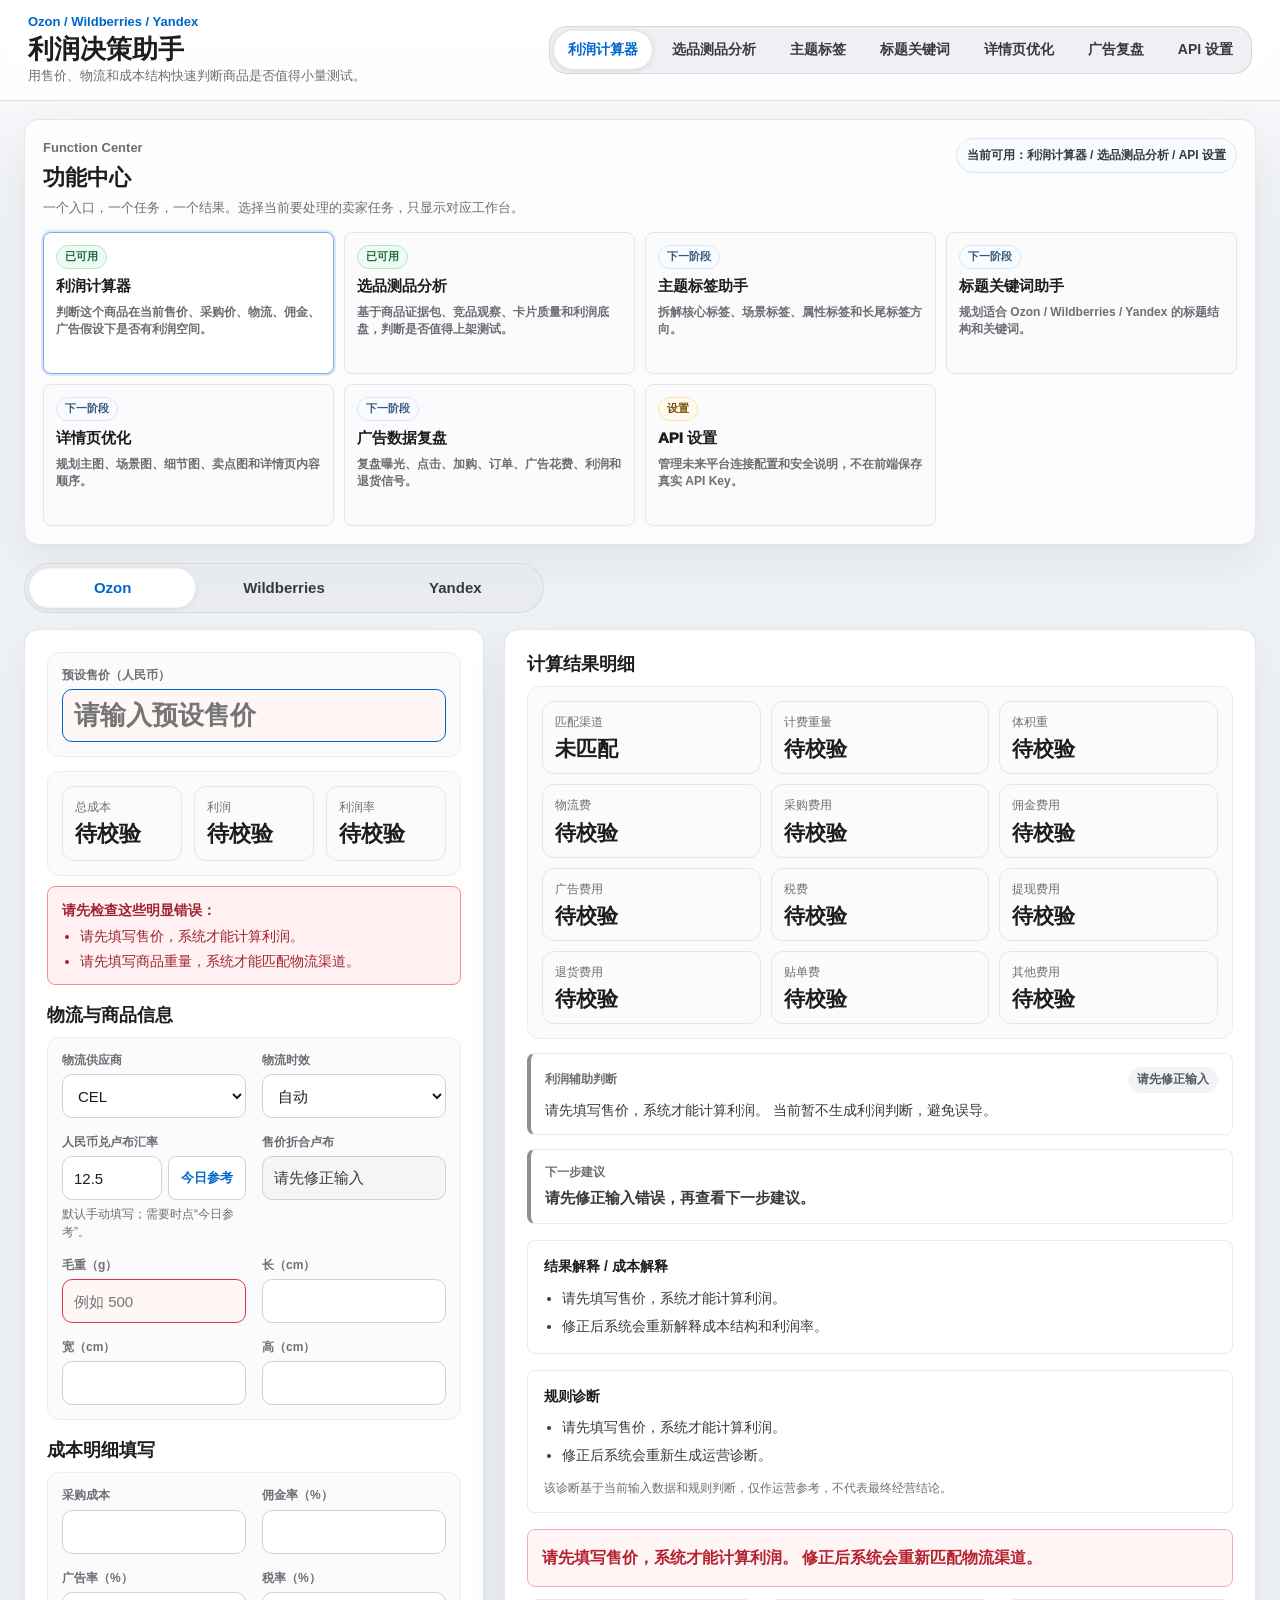
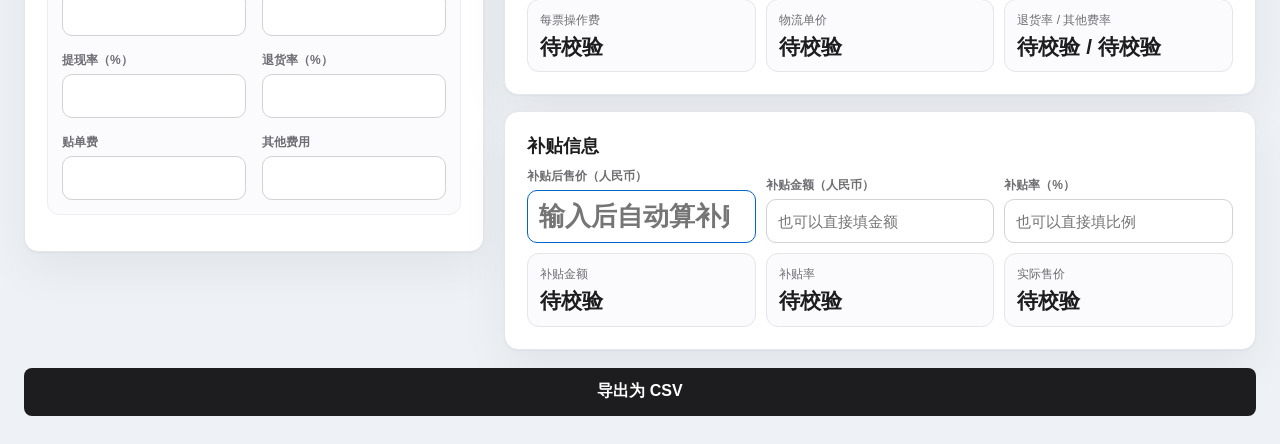
==== commit 8fede4a8: "Refactor app into modular function center" ====
--- a/index.html
+++ b/index.html
@@ -17,13 +17,65 @@
       <div class="topbar-actions">
         <div class="app-navigation" aria-label="主功能导航">
           <button class="app-nav-button is-active" type="button" data-view-target="profit">利润计算器</button>
-          <button class="app-nav-button" type="button" data-view-target="ai">AI 分析</button>
+          <button class="app-nav-button" type="button" data-view-target="ai">选品测品分析</button>
+          <button class="app-nav-button" type="button" data-view-target="topic-tags">主题标签</button>
+          <button class="app-nav-button" type="button" data-view-target="title-keywords">标题关键词</button>
+          <button class="app-nav-button" type="button" data-view-target="detail-page">详情页优化</button>
+          <button class="app-nav-button" type="button" data-view-target="ad-review">广告复盘</button>
           <button class="app-nav-button" type="button" data-view-target="api">API 设置</button>
         </div>
       </div>
     </header>
 
     <main class="app-main">
+    <section class="function-center" aria-label="功能中心">
+      <div class="function-center-head">
+        <div>
+          <p class="eyebrow">Function Center</p>
+          <h2>功能中心</h2>
+          <p>一个入口，一个任务，一个结果。选择当前要处理的卖家任务，只显示对应工作台。</p>
+        </div>
+        <span class="function-center-note">当前可用：利润计算器 / 选品测品分析 / API 设置</span>
+      </div>
+      <div class="module-grid">
+        <button class="module-card is-active" type="button" data-view-target="profit">
+          <span class="module-status status-ready">已可用</span>
+          <strong>利润计算器</strong>
+          <span>判断这个商品在当前售价、采购价、物流、佣金、广告假设下是否有利润空间。</span>
+        </button>
+        <button class="module-card" type="button" data-view-target="ai">
+          <span class="module-status status-ready">已可用</span>
+          <strong>选品测品分析</strong>
+          <span>基于商品证据包、竞品观察、卡片质量和利润底盘，判断是否值得上架测试。</span>
+        </button>
+        <button class="module-card" type="button" data-view-target="topic-tags">
+          <span class="module-status status-next">下一阶段</span>
+          <strong>主题标签助手</strong>
+          <span>拆解核心标签、场景标签、属性标签和长尾标签方向。</span>
+        </button>
+        <button class="module-card" type="button" data-view-target="title-keywords">
+          <span class="module-status status-next">下一阶段</span>
+          <strong>标题关键词助手</strong>
+          <span>规划适合 Ozon / Wildberries / Yandex 的标题结构和关键词。</span>
+        </button>
+        <button class="module-card" type="button" data-view-target="detail-page">
+          <span class="module-status status-next">下一阶段</span>
+          <strong>详情页优化</strong>
+          <span>规划主图、场景图、细节图、卖点图和详情页内容顺序。</span>
+        </button>
+        <button class="module-card" type="button" data-view-target="ad-review">
+          <span class="module-status status-next">下一阶段</span>
+          <strong>广告数据复盘</strong>
+          <span>复盘曝光、点击、加购、订单、广告花费、利润和退货信号。</span>
+        </button>
+        <button class="module-card" type="button" data-view-target="api">
+          <span class="module-status status-settings">设置</span>
+          <strong>API 设置</strong>
+          <span>管理未来平台连接配置和安全说明，不在前端保存真实 API Key。</span>
+        </button>
+      </div>
+    </section>
+
     <section class="app-view is-active" id="profitCalculatorView" data-view="profit">
       <div class="tabs">
         <button class="tab active" data-platform="Ozon">Ozon</button>
@@ -267,13 +319,14 @@
         </div>
 
         <div class="section future-panel">
-          <div class="title">AI 测品决策报告</div>
-          <p class="panel-intro">当前流程用于判断一个商品是否值得小量测试：先识别来源链接，再补充手动商品信息，并结合上方利润测算生成测品建议；不抓取平台页面，不同步店铺经营数据，不保存密钥。</p>
+          <div class="title">产品卡片测品决策工作台</div>
+          <p class="panel-intro">面向 Ozon / Wildberries / Yandex 一件代发卖家：先整理商品基础、公开市场观察和产品卡片质量，再结合利润快照判断是否值得上架测试。</p>
+          <div class="analysis-model-disclosure" id="analysisModelDisclosure">当前分析模型：本地规则分析模型 v0.1 + 当前利润计算快照。暂未接入大模型 API；不会自动同步真实平台曝光、点击、转化、广告、订单或财务数据。</div>
 
           <div class="analysis-connection-grid">
             <div>
               <span>Data source</span>
-              <strong id="aiDataSourceStatus">Manual input</strong>
+              <strong id="aiDataSourceStatus">Product card workspace</strong>
             </div>
             <div>
               <span>Product link</span>
@@ -285,81 +338,45 @@
             </div>
             <div>
               <span>Analysis mode</span>
-              <strong id="aiAnalysisModeStatus">Preview / manual</strong>
-            </div>
-          </div>
-
-          <div class="auto-selection-entry">
-            <div>
-              <label>1. 来源商品链接（全球任意网站）</label>
-              <input id="sourceProductUrl" type="url" placeholder="粘贴 1688、淘宝、Amazon、品牌站或其他任意商品链接">
-            </div>
-            <button class="auto-analysis-button" id="autoAnalysisButton" type="button">生成测品建议</button>
-          </div>
-          <div class="manual-product-panel" aria-label="手动商品信息">
-            <div>
-              <label>2. 商品标题</label>
-              <input id="manualProductTitle" autocomplete="off" placeholder="手动填写来源商品标题">
-            </div>
-            <div>
-              <label>3. 采购价</label>
-              <input id="manualSourceCost" type="number" step="0.01" min="0" placeholder="例如 38.5">
-            </div>
-            <div>
-              <label>4. 类目或产品类型</label>
-              <input id="manualProductCategory" autocomplete="off" placeholder="例如 家居收纳 / 车品 / 女装配件">
-            </div>
-            <div class="manual-product-notes">
-              <label>5. 卖点或备注</label>
-              <textarea id="manualProductNotes" rows="3" placeholder="例如 材质、规格、适用场景、差异化卖点、需要复核的问题。"></textarea>
-            </div>
-          </div>
-          <div class="profit-snapshot-note">利润快照来自上方利润计算器：售价、总成本、利润率、采购成本和物流成本会进入测品报告。请先在利润计算器中填好基础成本。</div>
-          <div class="analysis-store-row">
-            <div>
-              <label>选择用于分析的店铺</label>
-              <select id="analysisStoreProfile">
-                <option value="">默认 Ozon 凭证 / 未选择店铺</option>
-              </select>
-            </div>
-          </div>
-          <div class="auto-selection-note">当前视图用于整理选品判断资料。来源页面不会被自动抓取；Ozon 店铺商品摘要只是可选授权店铺上下文。</div>
-
-          <div class="analysis-status" id="autoAnalysisStatus">等待粘贴链接并开始分析。</div>
-          <div class="analysis-progress" id="autoAnalysisProgress">
-            <span data-step="link">接收链接</span>
-            <span data-step="identify">预览分析</span>
-            <span data-step="ozon">后端授权</span>
-            <span data-step="report">生成报告</span>
-          </div>
-
-          <div class="analysis-insight-grid">
-            <div>
-              <span>商品识别</span>
-              <p id="sourceProductInsight">等待分析来源链接。</p>
-            </div>
-            <div>
-              <span>关键词 / 标签</span>
-              <p id="sourceKeywordInsight">等待提取关键词和主题标签。</p>
-            </div>
-            <div>
-              <span>API 状态</span>
-              <p id="ozonApiInsight">Phase 2 占位：未连接真实 API。</p>
-            </div>
-            <div>
-              <span>数据限制</span>
-              <p id="analysisLimitInsight">未开始分析。</p>
-            </div>
-          </div>
-
-          <button class="demo-analysis-button" id="loadDemoAnalysisButton" type="button">查看示例报告</button>
-
-          <details class="manual-fallback-panel manual-assumption-panel">
-            <summary>可选：人工预估测品参数</summary>
-            <p class="manual-assumption-copy">当前不会自动读取店铺曝光、点击、转化、广告或订单数据。以下参数仅用于人工模拟测品结果，不代表平台 API 自动同步数据。</p>
-            <div class="grid product-selection-grid">
-              <div>
-                <label>目标平台</label>
+              <strong id="aiAnalysisModeStatus">Local rules</strong>
+            </div>
+          </div>
+
+          <div class="url-first-steps product-card-steps" aria-label="测品分析流程">
+            <span>1. 商品基础信息</span>
+            <span>2. 公开市场与竞品观察</span>
+            <span>3. 产品卡片质量判断</span>
+            <span>4. 利润与风险判断</span>
+            <span>5. 测品决策报告</span>
+          </div>
+
+          <section class="decision-workspace-section evidence-pack-section">
+            <div class="workspace-section-head">
+              <div>
+                <h3>商品证据包 / 竞品观察 / 我的疑问</h3>
+                <p>可以粘贴商品标题、竞品价格、评论痛点、材质描述、使用场景、你的担心点。系统会先结构化这些证据，再生成测品判断。</p>
+              </div>
+              <span>主输入</span>
+            </div>
+            <textarea id="productEvidencePack" rows="7" placeholder="例如：商品标题、竞品价格区间、评论痛点、材质、使用场景、你担心的退货原因、价格或类目疑问。"></textarea>
+            <p class="field-helper">本地规则只整理你提供的公开证据；缺失信息会标记为未提供，不会猜测隐藏平台数据。</p>
+          </section>
+
+          <section class="decision-workspace-section">
+            <div class="workspace-section-head">
+              <div>
+                <h3>商品基础信息</h3>
+                <p>链接只是辅助；即使提取失败，也可以用你看到的商品信息继续判断。</p>
+              </div>
+              <span>必填核心：标题 / 成本 / 售价 / 类目</span>
+            </div>
+            <div class="decision-input-grid">
+              <div>
+                <label>商品标题 / 产品名称</label>
+                <input id="manualProductTitle" autocomplete="off" placeholder="例如 便携旅行收纳包 / 夏季速干短裤">
+              </div>
+              <div>
+                <label>目标销售平台</label>
                 <select id="productSelectionPlatform">
                   <option value="Ozon">Ozon</option>
                   <option value="Wildberries">Wildberries</option>
@@ -367,6 +384,273 @@
                 </select>
               </div>
               <div>
+                <label>来源平台</label>
+                <select id="sourcePlatformInput">
+                  <option value="">未确认</option>
+                  <option value="1688">1688</option>
+                  <option value="Taobao">Taobao</option>
+                  <option value="Tmall">Tmall</option>
+                  <option value="Pinduoduo">Pinduoduo</option>
+                  <option value="JD">JD</option>
+                  <option value="AliExpress">AliExpress</option>
+                  <option value="Amazon">Amazon</option>
+                  <option value="Ozon">Ozon</option>
+                  <option value="Wildberries">Wildberries</option>
+                  <option value="Yandex Market">Yandex Market</option>
+                  <option value="Other">其他</option>
+                </select>
+              </div>
+              <div>
+                <label>产品类目</label>
+                <input id="manualProductCategory" autocomplete="off" placeholder="例如 家居收纳 / 服饰 / 车品">
+              </div>
+              <div>
+                <label>来源成本（人民币）<span class="core-field-tag">核心字段</span></label>
+                <input id="manualSourceCost" type="number" step="0.01" min="0" placeholder="真实拿货成本或候选成本">
+                <p class="field-helper">来源成本和目标售价会直接影响是否值得上架测试。</p>
+              </div>
+              <div>
+                <label>目标售价<span class="core-field-tag">核心字段</span></label>
+                <input id="targetSellingPriceInput" type="number" step="0.01" min="0" placeholder="可留空，默认读取利润计算器售价">
+                <p class="field-helper">来源成本和目标售价会直接影响是否值得上架测试。</p>
+              </div>
+              <div>
+                <label>预计重量（g）</label>
+                <input id="estimatedWeightInput" type="number" step="1" min="0" placeholder="可留空，默认读取利润计算器毛重">
+              </div>
+              <div>
+                <label>材质</label>
+                <input id="productMaterialInput" autocomplete="off" placeholder="例如 棉 / 涤纶 / 塑料 / 不确定">
+              </div>
+              <div>
+                <label>使用场景</label>
+                <input id="productUsageSceneInput" autocomplete="off" placeholder="例如 厨房 / 户外 / 夏季 / 办公">
+              </div>
+              <div class="decision-input-wide">
+                <label>核心卖点 / 简短描述</label>
+                <textarea id="productSellingPointInput" rows="3" placeholder="一句话说明这个产品为什么值得点击、购买或测试。"></textarea>
+              </div>
+            </div>
+          </section>
+
+          <details class="manual-fallback-panel link-helper-panel">
+            <summary>可选：商品链接提取助手</summary>
+            <p class="manual-assumption-copy">链接提取只用于辅助预填公开标题、图片、类目、可见价格或材质线索。提取失败不影响测品报告。</p>
+            <div class="auto-selection-entry">
+            <div>
+              <label>来源商品链接（可选）</label>
+              <input id="sourceProductUrl" type="url" placeholder="粘贴 1688、淘宝、Amazon、品牌站或其他任意商品链接">
+            </div>
+              <button class="auto-analysis-button secondary-analysis-button" id="autoAnalysisButton" type="button">尝试提取链接信息</button>
+            </div>
+
+            <div class="analysis-status" id="autoAnalysisStatus">链接提取未开始；不影响下方测品判断。</div>
+            <div class="source-extraction-details" id="sourceExtractionDetails">可选链接提取结果会显示在这里。</div>
+          </details>
+
+          <div class="product-image-preview is-empty" id="productImagePreview">
+            <img id="productImagePreviewImg" alt="商品图片预览">
+          </div>
+
+          <section class="decision-workspace-section">
+            <div class="workspace-section-head">
+              <div>
+                <h3>公开市场与竞品观察</h3>
+                <p>来自前台页面、截图文字或人工观察即可，不需要后台数据。</p>
+              </div>
+            </div>
+            <div class="decision-input-grid">
+              <div>
+                <label>竞品最低价（卢布）</label>
+                <input id="competitorMinPrice" type="number" step="0.01" min="0" placeholder="可选">
+              </div>
+              <div>
+                <label>竞品最高价（卢布）</label>
+                <input id="competitorMaxPrice" type="number" step="0.01" min="0" placeholder="可选">
+              </div>
+              <div>
+                <label>竞品均价（卢布）</label>
+                <input id="competitorAvgPrice" type="number" step="0.01" min="0" placeholder="例如 1300">
+              </div>
+              <div>
+                <label>可见评论数</label>
+                <input id="topCompetitorReviews" type="number" step="1" min="0" placeholder="例如 800">
+              </div>
+              <div>
+                <label>竞品卡片水平</label>
+                <select id="competitorCardQuality">
+                  <option value="">未观察</option>
+                  <option value="strong">头部竞品很专业</option>
+                  <option value="average">整体一般</option>
+                  <option value="weak">竞品卡片偏弱</option>
+                </select>
+              </div>
+              <div>
+                <label>市场拥挤度</label>
+                <select id="marketCrowding">
+                  <option value="">未判断</option>
+                  <option value="crowded">相似款很多</option>
+                  <option value="balanced">有竞争但可切入</option>
+                  <option value="gap">有明显空档</option>
+                </select>
+              </div>
+              <div class="decision-input-wide">
+                <label>竞品链接 / 商品名 / 卡片观察</label>
+                <textarea id="manualMarketObservationNotes" rows="3" placeholder="例如：头部竞品主图、标题、价格带、卖点、规格、差评痛点。"></textarea>
+              </div>
+              <div class="decision-input-wide">
+                <label>可见好评信号</label>
+                <textarea id="positiveReviewSignals" rows="2" placeholder="例如 买家认可材质、大小合适、安装简单、包装好。"></textarea>
+              </div>
+              <div class="decision-input-wide">
+                <label>可见差评 / 退货痛点</label>
+                <textarea id="negativeReviewSignals" rows="2" placeholder="例如 尺码不准、材质廉价、色差、易坏、气味、物流损坏。"></textarea>
+              </div>
+            </div>
+          </section>
+
+          <section class="decision-workspace-section">
+            <div class="workspace-section-head">
+              <div>
+                <h3>产品卡片质量判断</h3>
+                <p>先判断这个商品卡片是否有机会转化，再谈是否值得上架测试。</p>
+              </div>
+            </div>
+            <div class="decision-input-grid">
+              <div>
+                <label>标题清晰度</label>
+                <select id="titleClarity">
+                  <option value="">未判断</option>
+                  <option value="strong">清晰，关键词明确</option>
+                  <option value="average">基本清楚</option>
+                  <option value="weak">不清楚 / 难搜索</option>
+                </select>
+              </div>
+              <div>
+                <label>主图吸引力</label>
+                <select id="mainImageQuality">
+                  <option value="">未判断</option>
+                  <option value="strong">主图强，有点击欲望</option>
+                  <option value="average">一般，可优化</option>
+                  <option value="weak">主图弱</option>
+                </select>
+              </div>
+              <div>
+                <label>卖点清晰度</label>
+                <select id="sellingPointClarity">
+                  <option value="">未判断</option>
+                  <option value="strong">卖点明确</option>
+                  <option value="average">有卖点但不突出</option>
+                  <option value="weak">卖点不清晰</option>
+                </select>
+              </div>
+              <div>
+                <label>类目匹配</label>
+                <select id="categoryFit">
+                  <option value="">未判断</option>
+                  <option value="strong">类目匹配</option>
+                  <option value="average">大致匹配</option>
+                  <option value="weak">类目可能不匹配</option>
+                </select>
+              </div>
+              <div>
+                <label>规格复杂度</label>
+                <select id="specComplexity">
+                  <option value="">未判断</option>
+                  <option value="low">规格简单</option>
+                  <option value="medium">规格中等</option>
+                  <option value="high">规格复杂</option>
+                </select>
+              </div>
+              <div>
+                <label>视觉差异化</label>
+                <select id="visualDifferentiation">
+                  <option value="">未判断</option>
+                  <option value="strong">明显不同</option>
+                  <option value="average">略有差异</option>
+                  <option value="weak">同质化明显</option>
+                </select>
+              </div>
+              <div>
+                <label>退货风险</label>
+                <select id="returnRiskLevel">
+                  <option value="">未判断</option>
+                  <option value="low">低</option>
+                  <option value="medium">中</option>
+                  <option value="high">高</option>
+                </select>
+              </div>
+              <div>
+                <label>评价信任风险</label>
+                <select id="reviewTrustLevel">
+                  <option value="">未判断</option>
+                  <option value="low">低</option>
+                  <option value="medium">中</option>
+                  <option value="high">高</option>
+                </select>
+              </div>
+              <div class="decision-input-wide">
+                <label>粘贴商品标题 / 详情 / 评价痛点（可选）</label>
+                <textarea id="manualProductTextHelper" rows="4" placeholder="可粘贴公开标题、详情页可见文案、截图转写或评价痛点。系统只做规则辅助，不读取或猜测隐藏数据。"></textarea>
+                <p id="manualProductTextHelperStatus">可用公开文本辅助建议标题和类目；采购成本、竞品价格和评价信号仍需你确认。</p>
+              </div>
+            </div>
+          </section>
+
+          <section class="decision-workspace-section">
+            <div class="workspace-section-head">
+              <div>
+                <h3>利润与风险判断</h3>
+                <p>利润、物流和售价默认读取上方利润计算器快照；这里不修改任何公式。</p>
+              </div>
+            </div>
+            <div class="profit-snapshot-note">后台数据未提供，本次只基于公开市场观察、商品卡片信息和利润测算进行上架前判断。请在利润计算器中填好售价、重量、成本、物流和费率。</div>
+            <div class="analysis-store-row">
+            <div>
+              <label>可选：选择用于分析的店铺</label>
+              <select id="analysisStoreProfile">
+                <option value="">默认 Ozon 凭证 / 未选择店铺</option>
+              </select>
+            </div>
+            </div>
+            <div class="auto-selection-note">店铺后台、广告、订单、点击、转化和 API 数据都是未来可选输入；当前报告不依赖这些数据。</div>
+          </section>
+
+          <div class="analysis-progress" id="autoAnalysisProgress">
+            <span data-step="link">接收链接</span>
+            <span data-step="identify">自动识别</span>
+            <span data-step="ozon">后端授权</span>
+            <span data-step="report">生成报告</span>
+          </div>
+
+          <div class="analysis-insight-grid">
+            <div>
+              <span>商品识别</span>
+              <p id="sourceProductInsight">等待分析来源链接。</p>
+            </div>
+            <div>
+              <span>关键词 / 标签</span>
+              <p id="sourceKeywordInsight">等待提取关键词和主题标签。</p>
+            </div>
+            <div>
+              <span>API 状态</span>
+              <p id="ozonApiInsight">Phase 2 占位：未连接真实 API。</p>
+            </div>
+            <div>
+              <span>数据限制</span>
+              <p id="analysisLimitInsight">未开始分析。</p>
+            </div>
+          </div>
+
+          <div class="decision-validation-warning" id="decisionValidationWarning" hidden></div>
+          <button class="auto-analysis-button decision-report-button" id="generateDecisionReportButton" type="button">生成测品决策报告</button>
+          <button class="demo-analysis-button" id="loadDemoAnalysisButton" type="button">查看示例报告</button>
+
+          <details class="manual-fallback-panel manual-assumption-panel">
+            <summary>可选：后台 / 广告模拟参数（非必填）</summary>
+            <p class="manual-assumption-copy">当前不会自动读取店铺曝光、点击、转化、广告或订单数据。以下参数仅用于人工模拟测品结果，不代表平台 API 自动同步数据。</p>
+            <div class="grid product-selection-grid">
+              <div>
                 <label>目标平台相似商品链接</label>
                 <input id="productUrl" type="url" placeholder="未来自动匹配 Ozon / WB / Yandex 相似商品">
               </div>
@@ -393,18 +677,6 @@
               <div>
                 <label>竞品数量（手动观察）</label>
                 <input id="competitorCount" type="number" step="1" min="0" placeholder="例如 35">
-              </div>
-              <div>
-                <label>竞品均价（手动观察，卢布）</label>
-                <input id="competitorAvgPrice" type="number" step="0.01" min="0" placeholder="例如 1300">
-              </div>
-              <div>
-                <label>竞品最低价（卢布）</label>
-                <input id="competitorMinPrice" type="number" step="0.01" min="0" placeholder="可选">
-              </div>
-              <div>
-                <label>竞品最高价（卢布）</label>
-                <input id="competitorMaxPrice" type="number" step="0.01" min="0" placeholder="可选">
               </div>
               <div>
                 <label>Top 竞品评分</label>
@@ -452,45 +724,72 @@
               </div>
               <div>
                 <label>本地备注 / 偏好</label>
-                <input id="localPreference" placeholder="例如 不压库存 / 只小预算测试">
+                <input id="localPreference" placeholder="例如 一件代发 / 只小预算测试">
+              </div>
+              <div>
+                <label>预计曝光量备注（手动预估）</label>
+                <textarea id="estimatedExposureNotes" placeholder="例如：估计上架初期曝光范围、自然曝光或广告曝光假设。"></textarea>
+              </div>
+              <div>
+                <label>预计点击率备注（手动预估）</label>
+                <textarea id="estimatedClickRateNotes" placeholder="例如：主图可能影响点击，预计点击率偏保守。"></textarea>
+              </div>
+              <div>
+                <label>预计转化率备注（手动预估）</label>
+                <textarea id="estimatedConversionRateNotes" placeholder="例如：评价少、价格敏感或规格复杂时，转化率需要保守估计。"></textarea>
               </div>
             </div>
           </details>
-          <div class="product-image-preview is-empty" id="productImagePreview">
-            <img id="productImagePreviewImg" alt="商品图片预览">
-          </div>
-          <div class="notice" id="aiResultBox">粘贴来源商品链接并填写手动商品信息后，页面会基于来源域名、手动字段和当前利润测算生成测品建议。</div>
+          <div class="user-product-context-panel">
+            <label>卖家补充判断 / 疑问 / 运营观察</label>
+            <textarea id="manualProductNotes" rows="4" placeholder="例如：担心材质、尺码、退货、季节性、俄罗斯市场适配、同质化或想测试的卖点。"></textarea>
+          </div>
+          <div class="notice" id="aiResultBox">填写商品基础、公开市场观察和产品卡片质量后，可直接生成测品决策报告；链接提取只是可选辅助。</div>
           <div class="selection-report selection-waiting" id="productSelectionReport">
             <div class="decision-head">
-              <span class="decision-label">测品决策报告</span>
+              <span class="decision-label">测品结论</span>
               <span class="decision-status" id="productSelectionStatus">等待输入</span>
             </div>
-            <div class="selection-summary" id="productSelectionSummary">请先粘贴来源商品链接，并手动填写商品标题、采购价和类目信息。当前页面不会自动抓取任意网站或平台竞品数据。</div>
+            <div class="selection-summary" id="productSelectionSummary">请先填写商品基础信息、公开竞品观察和利润快照。链接提取失败不会阻止报告。</div>
+            <div class="score-overview" id="testingScoreOverview" hidden></div>
+            <div class="evidence-diagnosis" id="evidenceDiagnosisSummary" hidden></div>
             <div class="selection-report-grid">
               <div>
-                <span>采购与成本</span>
-                <p id="selectionPriceText">等待竞品均价。</p>
-              </div>
-              <div>
-                <span>利润判断</span>
+                <span>商品定位</span>
+                <p id="selectionPriceText">等待利润快照。</p>
+              </div>
+              <div>
+                <span>核心卖点</span>
                 <p id="selectionProfitText">等待利润测算。</p>
               </div>
               <div>
-                <span>市场假设</span>
-                <p id="selectionCompetitionText">等待相似竞品数量、评分、评价和痛点。</p>
-              </div>
-              <div>
-                <span>测品建议</span>
-                <p id="selectionAdText">等待广告占比假设。</p>
-              </div>
-              <div>
-                <span>商品定位</span>
-                <p id="selectionStoreText">等待店铺类型。</p>
-              </div>
-            </div>
-            <div class="selection-actions-title">下一步建议</div>
+                <span>产品卡片问题</span>
+                <p id="selectionCardProblemsText">等待商品卡片质量判断。</p>
+              </div>
+              <div>
+                <span>价格竞争判断</span>
+                <p id="selectionCompetitionText">等待当前成本快照。</p>
+              </div>
+              <div>
+                <span>评价与信任风险</span>
+                <p id="selectionReviewRiskText">等待评价观察。</p>
+              </div>
+              <div>
+                <span>利润安全边际</span>
+                <p id="selectionAdText">等待商品信息和利润测算。</p>
+              </div>
+              <div>
+                <span>物流与退货风险</span>
+                <p id="selectionLogisticsReturnText">等待重量、材质和退货风险判断。</p>
+              </div>
+              <div>
+                <span>数据边界</span>
+                <p id="selectionStoreText">等待来源链接和可选上下文状态。</p>
+              </div>
+            </div>
+            <div class="selection-actions-title">上架前优化建议 / 上架后观察指标 / 继续-优化-暂停条件</div>
             <ul class="selection-actions" id="selectionNextActions">
-              <li>先补齐商品信息和利润测算，再决定是否小量测试。</li>
+              <li>先补齐商品基础信息和利润测算，再判断是否值得上架测试。</li>
             </ul>
           </div>
         </div>
@@ -504,8 +803,8 @@
       <div class="section workspace-card">
         <div class="view-title-row">
           <div>
-            <div class="title">AI Analysis</div>
-            <p class="panel-intro">这里集中查看来源商品信息、手动测品假设、利润快照和测品决策。当前不会自动读取 Ozon 曝光、点击、转化、广告、订单或财务数据。</p>
+            <div class="title">选品测品分析</div>
+            <p class="panel-intro">基于商品证据包、竞品观察、卡片质量和利润底盘，判断一个商品是否值得上架测试。当前不会自动读取 Ozon 曝光、点击、转化、广告、订单或财务数据。</p>
           </div>
         </div>
 
@@ -539,30 +838,111 @@
       </div>
 
       <div id="aiAnalysisMount"></div>
-
-      <div class="section workspace-card optional-testing-card">
-        <div class="view-title-row">
-          <div>
-            <div class="settings-subtitle">可选：人工预估测品参数</div>
-            <p class="panel-intro">当前不会自动读取店铺曝光、点击、转化、广告或订单数据。以下参数仅用于人工模拟测品结果，不代表平台 API 自动同步数据。</p>
-          </div>
-        </div>
-        <div class="analysis-notes-grid">
-          <div>
-            <label>预计曝光量（手动预估）</label>
-            <textarea id="estimatedExposureNotes" placeholder="例如：估计首轮测试曝光范围、自然曝光或广告曝光假设。"></textarea>
-          </div>
-          <div>
-            <label>预计点击率（手动预估）</label>
-            <textarea id="estimatedClickRateNotes" placeholder="例如：主图可能影响点击，预计点击率偏保守。"></textarea>
-          </div>
-          <div>
-            <label>预计转化率（手动预估）</label>
-            <textarea id="estimatedConversionRateNotes" placeholder="例如：评价少、价格敏感或规格复杂时，转化率需要保守估计。"></textarea>
-          </div>
-          <div>
-            <label>平台观察备注（人工）</label>
-            <textarea id="manualMarketObservationNotes" placeholder="例如：前台头部商品、主图质量、评论痛点、关键词或价格带观察。"></textarea>
+    </section>
+
+    <section class="app-view placeholder-module-view" id="topicTagAssistantView" data-view="topic-tags">
+      <div class="section module-placeholder-panel">
+        <div class="module-placeholder-head">
+          <div>
+            <p class="eyebrow">Next Module</p>
+            <div class="title">主题标签助手</div>
+            <p class="panel-intro">根据商品标题、类目、卖点、材质、使用场景和竞品关键词，帮助卖家拆解主题标签方向。</p>
+          </div>
+          <span class="module-status status-next">下一阶段</span>
+        </div>
+        <div class="placeholder-detail-grid">
+          <div>
+            <span>未来输入</span>
+            <p>商品标题、类目、核心卖点、材质、使用场景、竞品关键词。</p>
+          </div>
+          <div>
+            <span>未来输出</span>
+            <p>下一阶段开发：生成核心标签、场景标签、属性标签、长尾标签和不建议使用的泛标签。</p>
+          </div>
+          <div>
+            <span>当前状态</span>
+            <p>占位模块，仅用于功能中心导航结构；本次不实现标签生成逻辑。</p>
+          </div>
+        </div>
+      </div>
+    </section>
+
+    <section class="app-view placeholder-module-view" id="titleKeywordAssistantView" data-view="title-keywords">
+      <div class="section module-placeholder-panel">
+        <div class="module-placeholder-head">
+          <div>
+            <p class="eyebrow">Next Module</p>
+            <div class="title">标题关键词助手</div>
+            <p class="panel-intro">帮助卖家生成适合 Ozon / Wildberries / Yandex 的商品标题和关键词结构。</p>
+          </div>
+          <span class="module-status status-next">下一阶段</span>
+        </div>
+        <div class="placeholder-detail-grid">
+          <div>
+            <span>未来输入</span>
+            <p>商品标题、类目、卖点、材质、使用场景、目标平台和竞品关键词。</p>
+          </div>
+          <div>
+            <span>未来输出</span>
+            <p>下一阶段开发：生成标题结构、俄语标题建议、核心关键词和长尾搜索词。</p>
+          </div>
+          <div>
+            <span>当前状态</span>
+            <p>占位模块，仅用于功能中心导航结构；本次不实现标题或关键词生成逻辑。</p>
+          </div>
+        </div>
+      </div>
+    </section>
+
+    <section class="app-view placeholder-module-view" id="detailPageAssistantView" data-view="detail-page">
+      <div class="section module-placeholder-panel">
+        <div class="module-placeholder-head">
+          <div>
+            <p class="eyebrow">Next Module</p>
+            <div class="title">详情页 / 商品卡片优化</div>
+            <p class="panel-intro">帮助卖家规划主图、场景图、细节图、卖点图和详情页内容顺序。</p>
+          </div>
+          <span class="module-status status-next">下一阶段</span>
+        </div>
+        <div class="placeholder-detail-grid">
+          <div>
+            <span>未来输入</span>
+            <p>商品证据包、卖点、材质、规格、使用场景、差评痛点和竞品卡片观察。</p>
+          </div>
+          <div>
+            <span>未来输出</span>
+            <p>下一阶段开发：生成主图方向、场景图方向、细节图展示点、详情页卖点顺序和差评预防说明。</p>
+          </div>
+          <div>
+            <span>当前状态</span>
+            <p>占位模块，仅用于功能中心导航结构；本次不实现详情页生成或图片方案引擎。</p>
+          </div>
+        </div>
+      </div>
+    </section>
+
+    <section class="app-view placeholder-module-view" id="adReviewAssistantView" data-view="ad-review">
+      <div class="section module-placeholder-panel">
+        <div class="module-placeholder-head">
+          <div>
+            <p class="eyebrow">Next Module</p>
+            <div class="title">广告数据复盘</div>
+            <p class="panel-intro">根据曝光、点击、加购、订单、广告花费和利润结果，判断问题出在流量、点击、转化、利润还是退货。</p>
+          </div>
+          <span class="module-status status-next">下一阶段</span>
+        </div>
+        <div class="placeholder-detail-grid">
+          <div>
+            <span>未来输入</span>
+            <p>曝光、点击、加购、订单、广告花费、利润率、退货和差评信号。</p>
+          </div>
+          <div>
+            <span>未来输出</span>
+            <p>下一阶段开发：分析曝光、点击、加购、订单、广告花费、利润和退货信号，判断继续、优化或暂停。</p>
+          </div>
+          <div>
+            <span>当前状态</span>
+            <p>占位模块，仅用于功能中心导航结构；本次不实现广告数据分析逻辑。</p>
           </div>
         </div>
       </div>
--- a/css/style.css
+++ b/css/style.css
@@ -87,11 +87,13 @@
 
 .app-navigation {
   display: flex;
+  flex-wrap: wrap;
+  justify-content: flex-end;
   gap: 6px;
   padding: 4px;
   background: #eef0f4;
   border: 1px solid rgba(209, 213, 219, .86);
-  border-radius: 999px;
+  border-radius: 18px;
 }
 
 .app-nav-button {
@@ -123,6 +125,166 @@
   min-height: calc(100vh - 82px);
   margin: 0 auto;
   padding: 18px 24px 28px;
+}
+
+.function-center {
+  margin-bottom: 18px;
+  padding: 18px;
+  border: 1px solid var(--line);
+  border-radius: 14px;
+  background: rgba(255, 255, 255, .82);
+  box-shadow: var(--shadow-card);
+}
+
+.function-center-head {
+  display: flex;
+  align-items: flex-start;
+  justify-content: space-between;
+  gap: 18px;
+  margin-bottom: 14px;
+}
+
+.function-center-head h2 {
+  margin: 0 0 5px;
+  color: var(--text);
+  font-size: 22px;
+  letter-spacing: 0;
+}
+
+.function-center-head p {
+  color: var(--muted);
+  font-size: 13px;
+  line-height: 1.5;
+}
+
+.function-center-note {
+  flex-shrink: 0;
+  padding: 8px 10px;
+  border: 1px solid #dbe7f3;
+  border-radius: 999px;
+  background: #f8fbff;
+  color: var(--muted-strong);
+  font-size: 12px;
+  font-weight: 900;
+}
+
+.module-grid {
+  display: grid;
+  grid-template-columns: repeat(7, minmax(0, 1fr));
+  gap: 10px;
+}
+
+.module-card {
+  min-height: 142px;
+  display: flex;
+  flex-direction: column;
+  align-items: flex-start;
+  gap: 8px;
+  border: 1px solid var(--line);
+  border-radius: 8px;
+  padding: 12px;
+  background: var(--surface-soft);
+  color: var(--text);
+  cursor: pointer;
+  text-align: left;
+  box-shadow: none;
+}
+
+.module-card:hover,
+.module-card.is-active {
+  border-color: color-mix(in srgb, var(--brand) 45%, var(--line));
+  background: #fff;
+}
+
+.module-card.is-active {
+  box-shadow: 0 0 0 2px color-mix(in srgb, var(--brand) 14%, transparent);
+}
+
+.module-card strong {
+  color: var(--text);
+  font-size: 15px;
+  font-weight: 950;
+  line-height: 1.25;
+}
+
+.module-card > span:last-child {
+  color: var(--muted);
+  font-size: 12px;
+  font-weight: 700;
+  line-height: 1.45;
+}
+
+.module-status {
+  display: inline-flex;
+  align-items: center;
+  min-height: 24px;
+  padding: 4px 8px;
+  border: 1px solid var(--line);
+  border-radius: 999px;
+  background: #fff;
+  color: var(--muted-strong);
+  font-size: 11px;
+  font-weight: 950;
+  line-height: 1;
+}
+
+.module-status.status-ready {
+  border-color: #b7e4c7;
+  background: #eefbf3;
+  color: #1f6b43;
+}
+
+.module-status.status-next {
+  border-color: #dbe7f3;
+  background: #f8fbff;
+  color: #365a7d;
+}
+
+.module-status.status-settings {
+  border-color: #fee5a5;
+  background: #fffaf0;
+  color: #7a4b00;
+}
+
+.module-placeholder-panel {
+  min-height: 360px;
+}
+
+.module-placeholder-head {
+  display: flex;
+  align-items: flex-start;
+  justify-content: space-between;
+  gap: 18px;
+  margin-bottom: 14px;
+}
+
+.placeholder-detail-grid {
+  display: grid;
+  grid-template-columns: repeat(3, minmax(0, 1fr));
+  gap: 12px;
+}
+
+.placeholder-detail-grid > div {
+  min-height: 138px;
+  padding: 14px;
+  border: 1px solid var(--line);
+  border-radius: 8px;
+  background: var(--surface-soft);
+}
+
+.placeholder-detail-grid span {
+  display: block;
+  margin-bottom: 6px;
+  color: var(--muted);
+  font-size: 12px;
+  font-weight: 900;
+}
+
+.placeholder-detail-grid p {
+  color: var(--muted-strong);
+  font-size: 14px;
+  font-weight: 750;
+  line-height: 1.6;
 }
 
 .app-view {
@@ -349,24 +511,184 @@
   cursor: wait;
 }
 
+.analysis-model-disclosure {
+  margin: 0 0 14px;
+  padding: 11px 12px;
+  border: 1px solid #dbe7f3;
+  border-radius: 8px;
+  background: #f8fbff;
+  color: var(--muted-strong);
+  font-size: 13px;
+  font-weight: 800;
+  line-height: 1.55;
+}
+
+.url-first-steps {
+  display: grid;
+  grid-template-columns: repeat(4, minmax(0, 1fr));
+  gap: 8px;
+  margin-bottom: 12px;
+}
+
+.product-card-steps {
+  grid-template-columns: repeat(5, minmax(0, 1fr));
+}
+
+.url-first-steps span {
+  min-height: 42px;
+  display: flex;
+  align-items: center;
+  padding: 9px 10px;
+  border: 1px solid var(--line);
+  border-radius: 8px;
+  background: var(--surface-soft);
+  color: var(--muted-strong);
+  font-size: 12px;
+  font-weight: 900;
+  line-height: 1.35;
+}
+
+.decision-workspace-section {
+  margin-bottom: 12px;
+  padding: 14px;
+  border: 1px solid #ededf0;
+  border-radius: 8px;
+  background: var(--surface-soft);
+}
+
+.evidence-pack-section {
+  border-color: #b8d6ff;
+  background: #f4f8ff;
+}
+
+.evidence-pack-section textarea {
+  min-height: 150px;
+  background: #fff;
+}
+
+.workspace-section-head {
+  display: flex;
+  justify-content: space-between;
+  gap: 14px;
+  margin-bottom: 12px;
+}
+
+.workspace-section-head h3 {
+  margin: 0 0 4px;
+  color: var(--text);
+  font-size: 16px;
+  font-weight: 900;
+  line-height: 1.35;
+}
+
+.workspace-section-head p {
+  color: var(--muted);
+  font-size: 12px;
+  line-height: 1.55;
+}
+
+.workspace-section-head span {
+  align-self: flex-start;
+  flex-shrink: 0;
+  border: 1px solid var(--line);
+  border-radius: 999px;
+  padding: 6px 10px;
+  background: #fff;
+  color: var(--muted-strong);
+  font-size: 12px;
+  font-weight: 900;
+  white-space: nowrap;
+}
+
+.core-field-tag {
+  display: inline-flex;
+  align-items: center;
+  margin-left: 6px;
+  padding: 2px 6px;
+  border: 1px solid #f7c948;
+  border-radius: 999px;
+  background: #fff7d6;
+  color: #7a4b00;
+  font-size: 11px;
+  font-weight: 900;
+  vertical-align: middle;
+}
+
+.field-helper {
+  margin: 5px 0 0;
+  color: var(--muted);
+  font-size: 12px;
+  font-weight: 800;
+  line-height: 1.45;
+}
+
+.decision-input-grid {
+  display: grid;
+  grid-template-columns: repeat(3, minmax(0, 1fr));
+  gap: 12px;
+}
+
+.decision-input-wide {
+  grid-column: 1 / -1;
+}
+
+.link-helper-panel {
+  margin-bottom: 12px;
+}
+
+.secondary-analysis-button {
+  background: #f1f3f5;
+  color: var(--muted-strong);
+  border: 1px solid var(--line-strong);
+}
+
+.decision-report-button {
+  width: 100%;
+  margin: 4px 0 12px;
+}
+
+.decision-validation-warning {
+  margin: 0 0 10px;
+  padding: 12px 14px;
+  border: 1px solid #ffd1a6;
+  border-radius: 8px;
+  background: #fff7ed;
+  color: #8a3f00;
+  font-size: 13px;
+  font-weight: 900;
+  line-height: 1.55;
+}
+
+.decision-validation-warning[hidden] {
+  display: none;
+}
+
 .manual-product-panel {
+  padding: 0;
+}
+
+.manual-product-correction-grid {
   display: grid;
   grid-template-columns: minmax(0, 1.2fr) minmax(140px, .55fr) minmax(0, 1fr);
   gap: 12px;
-  margin-bottom: 10px;
-  padding: 14px;
-  border: 1px solid var(--line);
-  border-radius: 8px;
-  background: #fff;
-}
-
-.manual-product-notes {
+  padding: 0 14px 14px;
+}
+
+.manual-product-helper {
   grid-column: 1 / -1;
 }
 
 .manual-product-panel textarea {
   min-height: 82px;
   resize: vertical;
+}
+
+.user-product-context-panel {
+  margin-bottom: 12px;
+  padding: 14px;
+  border: 1px solid #ededf0;
+  border-radius: 8px;
+  background: var(--surface-soft);
 }
 
 .profit-snapshot-note,
@@ -412,6 +734,80 @@
   border-color: #ffd1d1;
   background: #fff5f5;
   color: var(--danger);
+}
+
+.source-extraction-details {
+  margin-bottom: 12px;
+  border: 1px solid var(--line);
+  border-radius: 8px;
+  padding: 12px;
+  background: #fff;
+  color: var(--muted-strong);
+  font-size: 13px;
+  line-height: 1.55;
+}
+
+.source-extraction-details.is-warning {
+  border-color: #fee5a5;
+  background: #fffaf0;
+  color: #7a4b00;
+}
+
+.source-extraction-details.is-error {
+  border-color: #ffd1d1;
+  background: #fff5f5;
+  color: var(--danger);
+}
+
+.extraction-panel-title {
+  margin-bottom: 8px;
+  color: var(--text);
+  font-size: 15px;
+  font-weight: 900;
+}
+
+.extraction-result-grid {
+  display: grid;
+  grid-template-columns: repeat(3, minmax(0, 1fr));
+  gap: 8px;
+}
+
+.extraction-result-grid > div {
+  min-height: 64px;
+  padding: 10px;
+  border: 1px solid var(--line);
+  border-radius: 8px;
+  background: var(--surface-soft);
+}
+
+.extraction-result-grid span {
+  display: block;
+  margin-bottom: 5px;
+  color: var(--muted);
+  font-size: 11px;
+  font-weight: 900;
+}
+
+.extraction-result-grid strong,
+.extraction-result-grid p {
+  color: var(--text);
+  font-size: 13px;
+  font-weight: 800;
+  line-height: 1.45;
+  overflow-wrap: anywhere;
+}
+
+.extraction-wide {
+  grid-column: 1 / -1;
+}
+
+.extraction-spec-list {
+  margin: 0;
+  padding-left: 18px;
+}
+
+.extraction-spec-list li {
+  margin: 2px 0;
 }
 
 .analysis-progress {
@@ -535,16 +931,16 @@
   padding: 0 14px 14px;
 }
 
+.manual-fallback-panel textarea {
+  min-height: 82px;
+}
+
 .manual-assumption-panel {
   margin-bottom: 14px;
 }
 
 .manual-assumption-panel .manual-assumption-copy {
   padding: 0 14px;
-}
-
-.optional-testing-card {
-  border-style: dashed;
 }
 
 .store-plan-row,
@@ -1292,6 +1688,42 @@
   overflow: hidden;
 }
 
+.manual-product-helper {
+  grid-column: 1 / -1;
+}
+
+.manual-product-helper textarea {
+  min-height: 96px;
+}
+
+.manual-product-helper p {
+  margin: 8px 0 0;
+  color: var(--muted-strong);
+  font-size: 12px;
+  line-height: 1.6;
+}
+
+.source-extraction-details {
+  margin-top: 10px;
+  padding: 10px 12px;
+  border: 1px solid var(--line);
+  border-radius: 8px;
+  background: #f8fafc;
+  color: var(--muted-strong);
+  font-size: 12px;
+  line-height: 1.6;
+}
+
+.source-extraction-details.is-warning {
+  border-color: #f0d39a;
+  background: #fff9ed;
+}
+
+.source-extraction-details.is-error {
+  border-color: #f1b4b4;
+  background: #fff5f5;
+}
+
 .product-image-preview.is-empty {
   display: none;
 }
@@ -1462,6 +1894,83 @@
   font-size: 14px;
 }
 
+.score-overview {
+  display: grid;
+  grid-template-columns: repeat(3, minmax(0, 1fr));
+  gap: 10px;
+  margin-top: 12px;
+}
+
+.score-card {
+  min-height: 130px;
+  padding: 12px;
+  border: 1px solid var(--line);
+  border-left: 4px solid #8a8f98;
+  border-radius: 8px;
+  background: rgba(255, 255, 255, .82);
+}
+
+.score-card[data-score-band="good"] {
+  border-left-color: #20a162;
+}
+
+.score-card[data-score-band="watch"] {
+  border-left-color: #f0ad4e;
+}
+
+.score-card[data-score-band="risk"] {
+  border-left-color: #dc3545;
+}
+
+.score-card span {
+  display: block;
+  color: var(--muted);
+  font-size: 12px;
+  font-weight: 900;
+}
+
+.score-card strong {
+  display: block;
+  margin: 4px 0 6px;
+  color: var(--text);
+  font-size: 22px;
+  font-weight: 950;
+  line-height: 1.1;
+}
+
+.score-card p {
+  color: var(--muted-strong);
+  font-size: 12px;
+  line-height: 1.45;
+}
+
+.evidence-diagnosis {
+  display: grid;
+  gap: 8px;
+  margin-top: 12px;
+  padding: 12px;
+  border: 1px solid #d8e6fb;
+  border-radius: 8px;
+  background: #f8fbff;
+}
+
+.evidence-diagnosis > div {
+  display: grid;
+  gap: 3px;
+}
+
+.evidence-diagnosis span {
+  color: var(--muted);
+  font-size: 12px;
+  font-weight: 900;
+}
+
+.evidence-diagnosis p {
+  color: var(--muted-strong);
+  font-size: 13px;
+  line-height: 1.5;
+}
+
 .selection-report-grid {
   display: grid;
   grid-template-columns: repeat(2, minmax(0, 1fr));
@@ -1655,6 +2164,12 @@
   font-size: 16px;
 }
 
+@media (max-width: 1300px) {
+  .module-grid {
+    grid-template-columns: repeat(4, minmax(0, 1fr));
+  }
+}
+
 @media (max-width: 1000px) {
   .app-topbar {
     position: static;
@@ -1674,6 +2189,7 @@
 
   .app-navigation {
     min-width: max-content;
+    flex-wrap: nowrap;
   }
 
   .app-main {
@@ -1686,8 +2202,16 @@
   }
 
   .top,
+  .function-center-head,
   .auto-selection-entry,
-  .manual-product-panel,
+  .manual-product-correction-grid,
+  .decision-input-grid,
+  .module-grid,
+  .module-placeholder-head,
+  .placeholder-detail-grid,
+  .workspace-section-head,
+  .url-first-steps,
+  .extraction-result-grid,
   .analysis-progress,
   .analysis-connection-grid,
   .analysis-insight-grid,
@@ -1719,6 +2243,20 @@
     grid-template-columns: 1fr;
   }
 
+  .score-overview {
+    grid-template-columns: 1fr;
+  }
+
+  .workspace-section-head {
+    display: block;
+  }
+
+  .workspace-section-head span {
+    display: inline-flex;
+    margin-top: 8px;
+    white-space: normal;
+  }
+
   .backend-action-stack,
   .security-note-grid {
     justify-content: flex-start;
@@ -1732,6 +2270,24 @@
     padding: 16px;
   }
 
+  .function-center {
+    padding: 14px;
+  }
+
+  .function-center-head {
+    display: block;
+  }
+
+  .function-center-note {
+    display: inline-flex;
+    margin-top: 10px;
+    border-radius: 8px;
+  }
+
+  .module-card {
+    min-height: auto;
+  }
+
   .metric .num,
   .card .num {
     font-size: 20px;
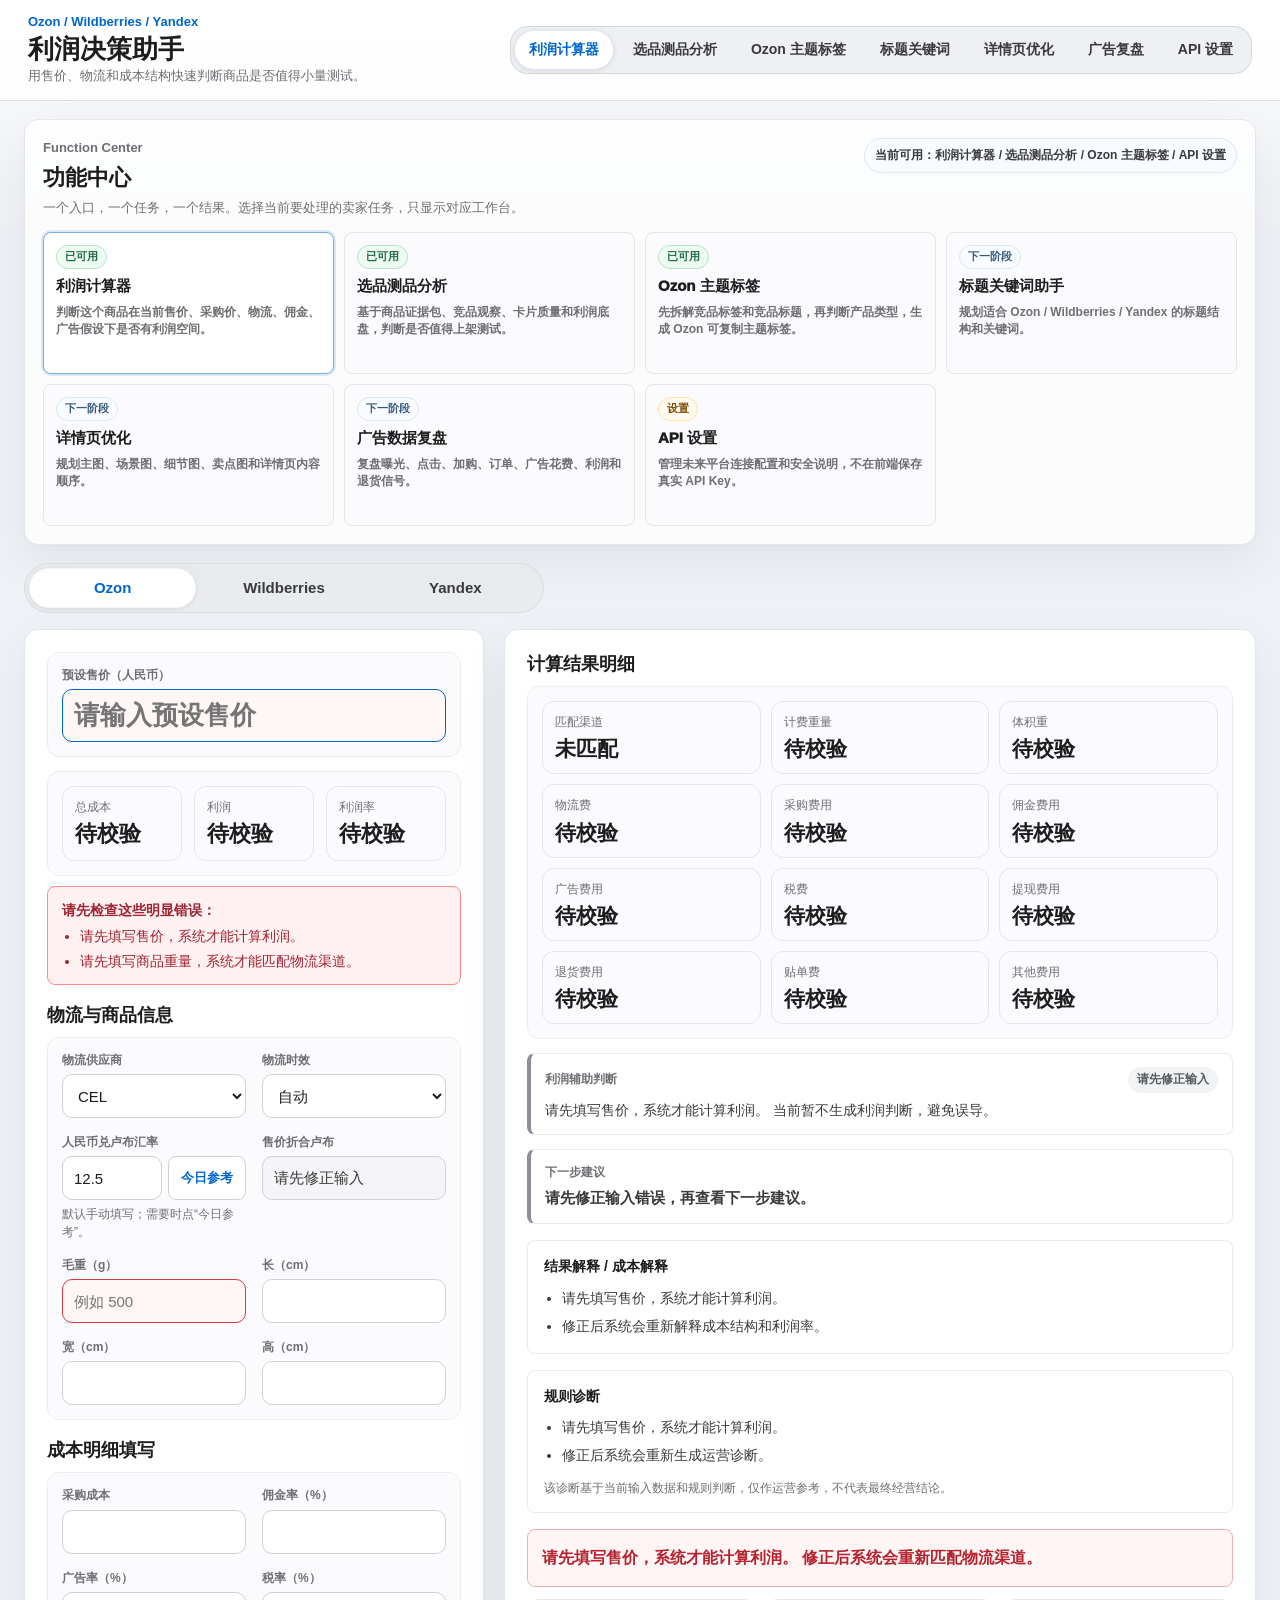
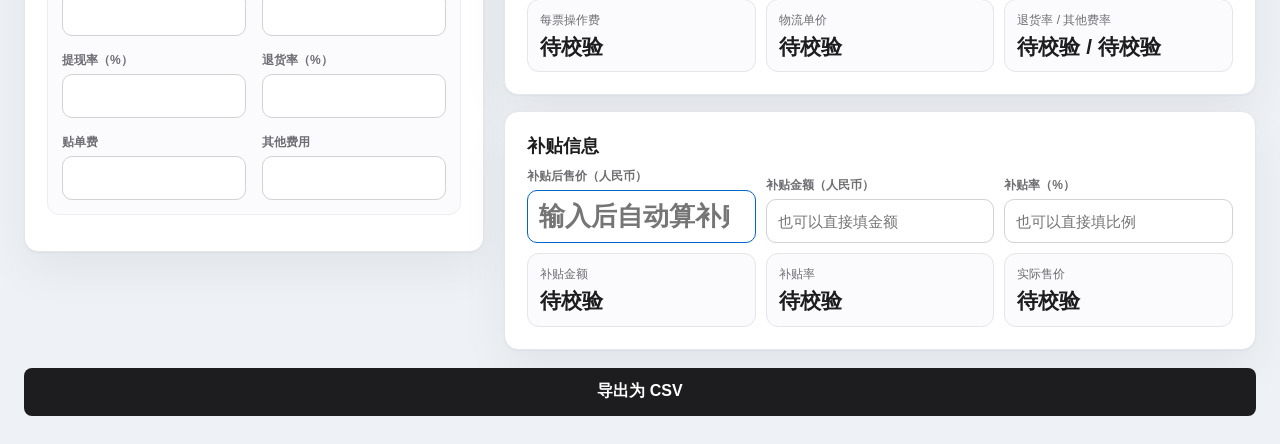
==== commit 722a6b8c: "Refactor Ozon topic tag strategy assistant" ====
--- a/index.html
+++ b/index.html
@@ -18,7 +18,7 @@
         <div class="app-navigation" aria-label="主功能导航">
           <button class="app-nav-button is-active" type="button" data-view-target="profit">利润计算器</button>
           <button class="app-nav-button" type="button" data-view-target="ai">选品测品分析</button>
-          <button class="app-nav-button" type="button" data-view-target="topic-tags">主题标签</button>
+          <button class="app-nav-button" type="button" data-view-target="topic-tags">Ozon 主题标签</button>
           <button class="app-nav-button" type="button" data-view-target="title-keywords">标题关键词</button>
           <button class="app-nav-button" type="button" data-view-target="detail-page">详情页优化</button>
           <button class="app-nav-button" type="button" data-view-target="ad-review">广告复盘</button>
@@ -35,7 +35,7 @@
           <h2>功能中心</h2>
           <p>一个入口，一个任务，一个结果。选择当前要处理的卖家任务，只显示对应工作台。</p>
         </div>
-        <span class="function-center-note">当前可用：利润计算器 / 选品测品分析 / API 设置</span>
+        <span class="function-center-note">当前可用：利润计算器 / 选品测品分析 / Ozon 主题标签 / API 设置</span>
       </div>
       <div class="module-grid">
         <button class="module-card is-active" type="button" data-view-target="profit">
@@ -49,9 +49,9 @@
           <span>基于商品证据包、竞品观察、卡片质量和利润底盘，判断是否值得上架测试。</span>
         </button>
         <button class="module-card" type="button" data-view-target="topic-tags">
-          <span class="module-status status-next">下一阶段</span>
-          <strong>主题标签助手</strong>
-          <span>拆解核心标签、场景标签、属性标签和长尾标签方向。</span>
+          <span class="module-status status-ready">已可用</span>
+          <strong>Ozon 主题标签</strong>
+          <span>先拆解竞品标签和竞品标题，再判断产品类型，生成 Ozon 可复制主题标签。</span>
         </button>
         <button class="module-card" type="button" data-view-target="title-keywords">
           <span class="module-status status-next">下一阶段</span>
@@ -840,30 +840,246 @@
       <div id="aiAnalysisMount"></div>
     </section>
 
-    <section class="app-view placeholder-module-view" id="topicTagAssistantView" data-view="topic-tags">
-      <div class="section module-placeholder-panel">
+    <section class="app-view topic-tag-module-view" id="topicTagAssistantView" data-view="topic-tags">
+      <div class="section topic-tag-panel">
         <div class="module-placeholder-head">
           <div>
-            <p class="eyebrow">Next Module</p>
-            <div class="title">主题标签助手</div>
-            <p class="panel-intro">根据商品标题、类目、卖点、材质、使用场景和竞品关键词，帮助卖家拆解主题标签方向。</p>
-          </div>
-          <span class="module-status status-next">下一阶段</span>
-        </div>
-        <div class="placeholder-detail-grid">
-          <div>
-            <span>未来输入</span>
-            <p>商品标题、类目、核心卖点、材质、使用场景、竞品关键词。</p>
-          </div>
-          <div>
-            <span>未来输出</span>
-            <p>下一阶段开发：生成核心标签、场景标签、属性标签、长尾标签和不建议使用的泛标签。</p>
-          </div>
-          <div>
-            <span>当前状态</span>
-            <p>占位模块，仅用于功能中心导航结构；本次不实现标签生成逻辑。</p>
-          </div>
-        </div>
+            <p class="eyebrow">Ozon Topic Tag Strategy Assistant v1.0</p>
+            <div class="title">Ozon 主题标签</div>
+            <p class="panel-intro">当前模块仅针对 Ozon 主题标签：先分析竞品标签 / 竞品标题，再判断产品类型，最后生成可复制标签清单。</p>
+          </div>
+          <span class="module-status status-ready">已可用</span>
+        </div>
+
+        <section class="topic-tag-input-section">
+          <div class="workspace-section-head">
+            <div>
+              <h3>商品基础</h3>
+              <p>先给出产品类型、场景和卖点，系统会按标签角色拆解，不做关键词堆砌。</p>
+            </div>
+          </div>
+          <div class="decision-input-grid">
+            <div>
+              <label>商品标题 / 产品名称</label>
+              <input id="topicProductTitle" autocomplete="off" placeholder="例如 野餐保温包 35L 大容量">
+            </div>
+            <div>
+              <label>目标平台</label>
+              <input id="topicTargetPlatform" value="Ozon" readonly>
+            </div>
+            <div>
+              <label>产品类目</label>
+              <input id="topicProductCategory" autocomplete="off" placeholder="例如 户外 / 野餐 / 保温包">
+            </div>
+            <div>
+              <label>材质</label>
+              <input id="topicMaterial" autocomplete="off" placeholder="例如 牛津布 / 铝膜内胆 / 涤纶">
+            </div>
+            <div>
+              <label>规格 / 型号 / 尺寸</label>
+              <input id="topicSpecification" autocomplete="off" placeholder="例如 35L / 适配型号 / 尺寸规格">
+            </div>
+            <div>
+              <label>使用场景</label>
+              <input id="topicUsageScene" autocomplete="off" placeholder="例如 野餐、露营、海边、车载旅行">
+            </div>
+            <div>
+              <label>目标人群 / 用途（可选）</label>
+              <input id="topicTargetUser" autocomplete="off" placeholder="例如 家庭户外 / 学生午餐 / 办公便当">
+            </div>
+            <div class="decision-input-wide">
+              <label>核心卖点</label>
+              <textarea id="topicSellingPoints" rows="3" placeholder="例如 35L大容量，保温保冷，多层口袋，可手提，适合家庭户外。"></textarea>
+            </div>
+          </div>
+        </section>
+
+        <section class="topic-tag-input-section">
+          <div class="workspace-section-head">
+            <div>
+              <h3>竞品标签样本</h3>
+              <p>优先粘贴 Ozon 竞品标题、搜索词、商品证据包和竞品主题标签。竞品主题标签会作为最强证据处理。</p>
+            </div>
+          </div>
+          <textarea id="topicEvidencePack" rows="7" placeholder="例如：竞品标题包含 термосумка, сумка холодильник, пикник, кемпинг, пляж。担心标签太泛导致流量不精准。"></textarea>
+          <div class="decision-input-grid topic-optional-grid">
+            <div class="decision-input-wide">
+              <label>竞品主题标签（可粘贴多个）</label>
+              <p class="field-helper">从 Ozon 竞品卡片或后台看到的主题标签粘贴到这里。相似商品正在使用的标签是本模块的优先信号。</p>
+              <textarea id="topicCompetitorTags" rows="3" placeholder="例如 термосумка, сумка холодильник, пикник, кемпинг, сумка"></textarea>
+            </div>
+            <div class="decision-input-wide">
+              <label>我的候选标签</label>
+              <p class="field-helper">粘贴你自己想到的标签，系统会做去重、分类、长度检查、错配风险判断。</p>
+              <textarea id="topicCandidateTags" rows="3" placeholder="例如 термосумка для пикника, сумка холодильник 35л"></textarea>
+            </div>
+            <div class="decision-input-wide">
+              <label>品牌词 / 禁用词</label>
+              <p class="field-helper">粘贴品牌名、竞品品牌、平台名或不想使用的词，最终标签不得包含这些词。</p>
+              <textarea id="topicBannedWords" rows="2" placeholder="例如 nike, adidas, ozon, wildberries, xiaomi"></textarea>
+            </div>
+          </div>
+          <button class="auto-analysis-button decision-report-button" id="generateTopicTagsButton" type="button">生成 Ozon 主题标签策略</button>
+        </section>
+
+        <div class="topic-tag-boundary">当前模块仅针对 Ozon 主题标签。Wildberries 和 Yandex 更适合单独做关键词助手，不在本模块生成。</div>
+
+        <section class="topic-tag-report selection-report selection-waiting" id="topicTagReport">
+          <div class="decision-head">
+            <span class="decision-label">标签策略结论</span>
+            <span class="decision-status" id="topicTagStatus">等待输入</span>
+          </div>
+          <div class="selection-summary" id="topicTagSummary">填写商品标题、类目、规格、场景、竞品标签和候选标签后，生成 Ozon 可复制标签清单。</div>
+
+          <div class="topic-strategy-grid" aria-label="Ozon 标签策略摘要">
+            <div>
+              <span>1. 产品类型判断</span>
+              <p id="topicProductTypeInsight">等待生成。</p>
+            </div>
+            <div>
+              <span>2. 竞品证据优先级</span>
+              <p id="topicCompetitorPriorityInsight">等待生成。</p>
+            </div>
+            <div>
+              <span>3. 核心词提取</span>
+              <p id="topicCoreTermInsight">等待生成。</p>
+            </div>
+            <div>
+              <span>4. 标签策略建议</span>
+              <p id="topicStrategyInsight">等待生成。</p>
+            </div>
+          </div>
+
+          <div class="topic-copy-panel">
+            <div class="topic-copy-head">
+              <div>
+                <span>5. 最终可复制 Ozon 主题标签</span>
+                <strong id="topicFinalTagCount">当前可推荐标签：0 / 30</strong>
+              </div>
+              <p>合规提示：最终标签仅保留 #、下划线、俄文字母、拉丁字母和数字；中文词只作为参考，不进入最终清单。</p>
+            </div>
+            <div class="topic-copy-grid topic-copy-single">
+              <div>
+                <span>一行一个，直接复制</span>
+                <pre id="topicFinalTagBlock">等待生成。</pre>
+                <p class="topic-final-note" id="topicFinalTagNote">等待生成。</p>
+              </div>
+            </div>
+          </div>
+
+          <div class="topic-report-layout">
+            <div class="topic-report-main">
+              <div class="topic-backup-tags" id="topicBackupTags">候补标签：需要人工确认 等待生成。</div>
+              <div class="topic-chinese-reference">
+                <span>中文参考 / 需要翻译确认</span>
+                <p id="topicChineseReference">等待生成。</p>
+              </div>
+              <details class="topic-detail-section">
+                <summary>查看标签明细表</summary>
+                <div class="topic-table-wrap">
+                  <table class="topic-tag-table">
+                    <thead>
+                      <tr>
+                        <th>标签</th>
+                        <th>类型</th>
+                        <th>来源</th>
+                        <th>字符数</th>
+                        <th>状态</th>
+                        <th>理由</th>
+                      </tr>
+                    </thead>
+                    <tbody id="topicTagDetailTableBody">
+                      <tr><td colspan="6">等待生成。</td></tr>
+                    </tbody>
+                  </table>
+                </div>
+              </details>
+            </div>
+            <aside class="topic-report-side">
+              <div class="topic-rejected-summary">
+                <span>已排除 / 需修改标签</span>
+                <p id="topicRejectedTags">等待生成。</p>
+              </div>
+              <div class="topic-score-grid" id="topicTagScores" hidden></div>
+              <div class="topic-analysis-grid">
+                <div>
+                  <span>2. 竞品词拆解</span>
+                  <p id="topicCompetitorTagAnalysis">等待生成。</p>
+                </div>
+                <div>
+                  <span>我的候选标签分析</span>
+                  <p id="topicCandidateTagAnalysis">等待生成。</p>
+                </div>
+              </div>
+              <div class="selection-actions-title">数据边界 / 人工确认</div>
+              <ul class="selection-actions" id="topicTagWarnings">
+                <li>当前主题标签建议基于你提供的商品信息、竞品文本和本地规则生成，不代表平台真实搜索量或官方标签库。</li>
+              </ul>
+            </aside>
+          </div>
+
+          <details class="topic-compact-details">
+            <summary>查看标签分组和组合方案</summary>
+            <div class="topic-tag-output-grid">
+            <div>
+              <span>核心标签</span>
+              <p id="topicCoreTags">等待生成。</p>
+            </div>
+            <div>
+              <span>场景标签</span>
+              <p id="topicSceneTags">等待生成。</p>
+            </div>
+            <div>
+              <span>属性标签</span>
+              <p id="topicAttributeTags">等待生成。</p>
+            </div>
+            <div>
+              <span>人群 / 用途标签</span>
+              <p id="topicAudienceTags">等待生成。</p>
+            </div>
+            <div>
+              <span>长尾标签</span>
+              <p id="topicLongTailTags">等待生成。</p>
+            </div>
+            <div>
+              <span>不建议使用的泛标签</span>
+              <p id="topicAvoidTags">等待生成。</p>
+            </div>
+            </div>
+            <div class="topic-combination-grid">
+            <div>
+              <span>保守精准组合</span>
+              <p id="topicPrecisionGroup">等待生成。</p>
+            </div>
+            <div>
+              <span>流量扩展组合</span>
+              <p id="topicExpansionGroup">等待生成。</p>
+            </div>
+            <div>
+              <span>转化意图组合</span>
+              <p id="topicConversionGroup">等待生成。</p>
+            </div>
+            </div>
+          </details>
+        </section>
+
+        <details class="manual-fallback-panel topic-tag-reference">
+          <summary>本模块 v0.3 如何工作</summary>
+          <div class="placeholder-detail-grid">
+          <div>
+            <span>标签角色</span>
+            <p>核心标签描述产品类型；场景标签描述使用环境；属性标签描述材质、容量、尺寸、功能；长尾标签组合产品 + 场景 + 属性。</p>
+          </div>
+          <div>
+            <span>规则来源</span>
+            <p>只使用你填写的文本和本地保守映射，不读取平台搜索量、不调用翻译 API、不抓取竞品数据。</p>
+          </div>
+          <div>
+            <span>人工确认</span>
+            <p>俄语词和长尾词必须结合目标平台搜索结果再次确认，避免错配流量和低质量点击。</p>
+          </div>
+        </div>
+        </details>
       </div>
     </section>
 
@@ -888,7 +1104,7 @@
           </div>
           <div>
             <span>当前状态</span>
-            <p>占位模块，仅用于功能中心导航结构；本次不实现标题或关键词生成逻辑。</p>
+            <p>下一阶段保留入口；本次不实现标题或关键词生成逻辑。</p>
           </div>
         </div>
       </div>
@@ -915,7 +1131,7 @@
           </div>
           <div>
             <span>当前状态</span>
-            <p>占位模块，仅用于功能中心导航结构；本次不实现详情页生成或图片方案引擎。</p>
+            <p>下一阶段保留入口；本次不实现详情页生成或图片方案引擎。</p>
           </div>
         </div>
       </div>
@@ -942,7 +1158,7 @@
           </div>
           <div>
             <span>当前状态</span>
-            <p>占位模块，仅用于功能中心导航结构；本次不实现广告数据分析逻辑。</p>
+            <p>下一阶段保留入口；本次不实现广告数据分析逻辑。</p>
           </div>
         </div>
       </div>
--- a/css/style.css
+++ b/css/style.css
@@ -287,6 +287,381 @@
   line-height: 1.6;
 }
 
+.topic-tag-panel {
+  display: grid;
+  gap: 14px;
+}
+
+.topic-tag-input-section {
+  padding: 14px;
+  border: 1px solid #ededf0;
+  border-radius: 8px;
+  background: var(--surface-soft);
+}
+
+.topic-tag-input-section textarea {
+  min-height: 120px;
+}
+
+.topic-optional-grid {
+  margin-top: 12px;
+}
+
+.topic-tag-boundary {
+  padding: 12px 14px;
+  border: 1px solid #d8e6fb;
+  border-radius: 8px;
+  background: #f8fbff;
+  color: var(--muted-strong);
+  font-size: 13px;
+  font-weight: 850;
+  line-height: 1.55;
+}
+
+.topic-tag-report {
+  margin-top: 0;
+}
+
+.topic-copy-panel,
+.topic-detail-section,
+.topic-rejected-summary,
+.topic-chinese-reference {
+  margin-top: 12px;
+  padding: 14px;
+  border: 1px solid var(--line);
+  border-radius: 8px;
+  background: rgba(255, 255, 255, .82);
+}
+
+.topic-copy-head {
+  display: flex;
+  align-items: flex-start;
+  justify-content: space-between;
+  gap: 14px;
+  margin-bottom: 12px;
+}
+
+.topic-copy-head span,
+.topic-copy-grid span,
+.topic-analysis-grid span {
+  display: block;
+  margin-bottom: 6px;
+  color: var(--muted);
+  font-size: 12px;
+  font-weight: 900;
+}
+
+.topic-copy-head strong {
+  display: block;
+  color: var(--text);
+  font-size: 16px;
+  font-weight: 950;
+}
+
+.topic-copy-head p,
+.topic-backup-tags {
+  max-width: 520px;
+  color: var(--muted-strong);
+  font-size: 13px;
+  font-weight: 800;
+  line-height: 1.5;
+}
+
+.topic-report-layout {
+  display: grid;
+  grid-template-columns: minmax(0, 1.25fr) minmax(300px, .75fr);
+  gap: 12px;
+  margin-top: 12px;
+  align-items: start;
+}
+
+.topic-strategy-grid {
+  display: grid;
+  grid-template-columns: repeat(4, minmax(0, 1fr));
+  gap: 10px;
+  margin-top: 12px;
+}
+
+.topic-strategy-grid > div {
+  min-height: 132px;
+  padding: 12px;
+  border: 1px solid var(--line);
+  border-radius: 8px;
+  background: rgba(255, 255, 255, .82);
+}
+
+.topic-strategy-grid span,
+.topic-final-note {
+  display: block;
+  color: var(--muted);
+  font-size: 12px;
+  font-weight: 900;
+  line-height: 1.4;
+}
+
+.topic-strategy-grid span {
+  margin-bottom: 6px;
+}
+
+.topic-strategy-grid p {
+  color: var(--muted-strong);
+  font-size: 13px;
+  font-weight: 750;
+  line-height: 1.55;
+  white-space: pre-line;
+}
+
+.topic-final-note {
+  margin: 10px 0 0;
+  color: #846000;
+}
+
+.topic-report-main,
+.topic-report-side {
+  min-width: 0;
+}
+
+.topic-copy-grid,
+.topic-analysis-grid {
+  display: grid;
+  grid-template-columns: repeat(2, minmax(0, 1fr));
+  gap: 10px;
+}
+
+.topic-copy-single {
+  grid-template-columns: minmax(0, 1fr);
+}
+
+.topic-copy-grid > div,
+.topic-analysis-grid > div {
+  padding: 12px;
+  border: 1px solid var(--line);
+  border-radius: 8px;
+  background: var(--surface-soft);
+}
+
+.topic-copy-grid pre {
+  min-height: 220px;
+  margin: 0;
+  overflow: auto;
+  white-space: pre-wrap;
+  word-break: break-word;
+  color: var(--text);
+  font-family: ui-monospace, SFMono-Regular, Menlo, Consolas, "Liberation Mono", monospace;
+  font-size: 13px;
+  font-weight: 750;
+  line-height: 1.6;
+}
+
+.topic-backup-tags {
+  margin-top: 0;
+  max-width: none;
+  border: 1px solid #f0e1b8;
+  border-radius: 8px;
+  background: #fffaf0;
+}
+
+.topic-rejected-summary span {
+  display: block;
+  margin-bottom: 6px;
+  color: var(--muted);
+  font-size: 12px;
+  font-weight: 900;
+}
+
+.topic-chinese-reference {
+  border-color: #d8e6fb;
+  background: #f8fbff;
+}
+
+.topic-chinese-reference span,
+.topic-detail-section summary {
+  display: block;
+  margin-bottom: 6px;
+  color: var(--muted);
+  font-size: 12px;
+  font-weight: 900;
+}
+
+.topic-detail-section summary {
+  margin-bottom: 0;
+  cursor: pointer;
+}
+
+.topic-detail-section[open] summary {
+  margin-bottom: 10px;
+}
+
+.topic-rejected-summary p,
+.topic-chinese-reference p {
+  color: var(--muted-strong);
+  font-size: 13px;
+  font-weight: 750;
+  line-height: 1.55;
+  white-space: pre-line;
+}
+
+.topic-score-grid {
+  display: grid;
+  grid-template-columns: repeat(5, minmax(0, 1fr));
+  gap: 10px;
+  margin-top: 12px;
+}
+
+.topic-report-side .topic-score-grid {
+  grid-template-columns: minmax(0, 1fr);
+}
+
+.topic-score-card {
+  min-height: 0;
+  padding: 12px;
+  border: 1px solid var(--line);
+  border-left: 4px solid #8a8f98;
+  border-radius: 8px;
+  background: rgba(255, 255, 255, .82);
+}
+
+.topic-score-card[data-score-band="good"] {
+  border-left-color: #20a162;
+}
+
+.topic-score-card[data-score-band="watch"] {
+  border-left-color: #f0ad4e;
+}
+
+.topic-score-card[data-score-band="risk"] {
+  border-left-color: #dc3545;
+}
+
+.topic-score-card span,
+.topic-tag-output-grid span,
+.topic-combination-grid span {
+  display: block;
+  margin-bottom: 6px;
+  color: var(--muted);
+  font-size: 12px;
+  font-weight: 900;
+}
+
+.topic-score-card strong {
+  display: block;
+  margin-bottom: 6px;
+  color: var(--text);
+  font-size: 18px;
+  font-weight: 950;
+  line-height: 1.1;
+}
+
+.topic-score-card p,
+.topic-tag-output-grid p,
+.topic-combination-grid p {
+  color: var(--muted-strong);
+  font-size: 13px;
+  font-weight: 750;
+  line-height: 1.55;
+  white-space: pre-line;
+}
+
+.topic-tag-output-grid,
+.topic-combination-grid {
+  display: grid;
+  gap: 10px;
+  margin-top: 12px;
+}
+
+.topic-tag-output-grid {
+  grid-template-columns: repeat(3, minmax(0, 1fr));
+}
+
+.topic-combination-grid {
+  grid-template-columns: repeat(3, minmax(0, 1fr));
+}
+
+.topic-tag-output-grid > div,
+.topic-combination-grid > div {
+  min-height: 132px;
+  padding: 12px;
+  border: 1px solid var(--line);
+  border-radius: 8px;
+  background: rgba(255, 255, 255, .78);
+}
+
+.topic-table-wrap {
+  overflow-x: auto;
+}
+
+.topic-tag-table {
+  width: 100%;
+  min-width: 760px;
+  border-collapse: collapse;
+  font-size: 12px;
+}
+
+.topic-tag-table th,
+.topic-tag-table td {
+  padding: 7px 8px;
+  border-bottom: 1px solid var(--line);
+  text-align: left;
+  vertical-align: top;
+}
+
+.topic-tag-table th {
+  color: var(--muted);
+  font-weight: 900;
+  background: var(--surface-soft);
+}
+
+.topic-tag-table td {
+  color: var(--muted-strong);
+  font-weight: 750;
+  line-height: 1.45;
+}
+
+.topic-tag-table tr[data-status="推荐使用"] td:last-child {
+  color: #16824d;
+}
+
+.topic-tag-table tr[data-status="可选使用"] td:last-child {
+  color: #846000;
+}
+
+.topic-tag-table tr[data-status="需要人工确认"] td:last-child,
+.topic-tag-table tr[data-status="不建议使用"] td:last-child {
+  color: #b42318;
+}
+
+.topic-analysis-grid {
+  grid-template-columns: minmax(0, 1fr);
+  margin-top: 12px;
+}
+
+.topic-analysis-grid p {
+  color: var(--muted-strong);
+  font-size: 13px;
+  font-weight: 750;
+  line-height: 1.55;
+  white-space: pre-line;
+}
+
+.topic-compact-details {
+  margin-top: 12px;
+  padding: 10px 12px;
+  border: 1px solid var(--line);
+  border-radius: 8px;
+  background: rgba(255, 255, 255, .74);
+}
+
+.topic-compact-details summary {
+  cursor: pointer;
+  color: var(--text);
+  font-size: 13px;
+  font-weight: 900;
+}
+
+.topic-tag-reference {
+  margin-top: 0;
+}
+
 .app-view {
   display: none;
 }
@@ -2209,6 +2584,14 @@
   .module-grid,
   .module-placeholder-head,
   .placeholder-detail-grid,
+  .topic-copy-head,
+  .topic-copy-grid,
+  .topic-report-layout,
+  .topic-strategy-grid,
+  .topic-score-grid,
+  .topic-tag-output-grid,
+  .topic-analysis-grid,
+  .topic-combination-grid,
   .workspace-section-head,
   .url-first-steps,
   .extraction-result-grid,
